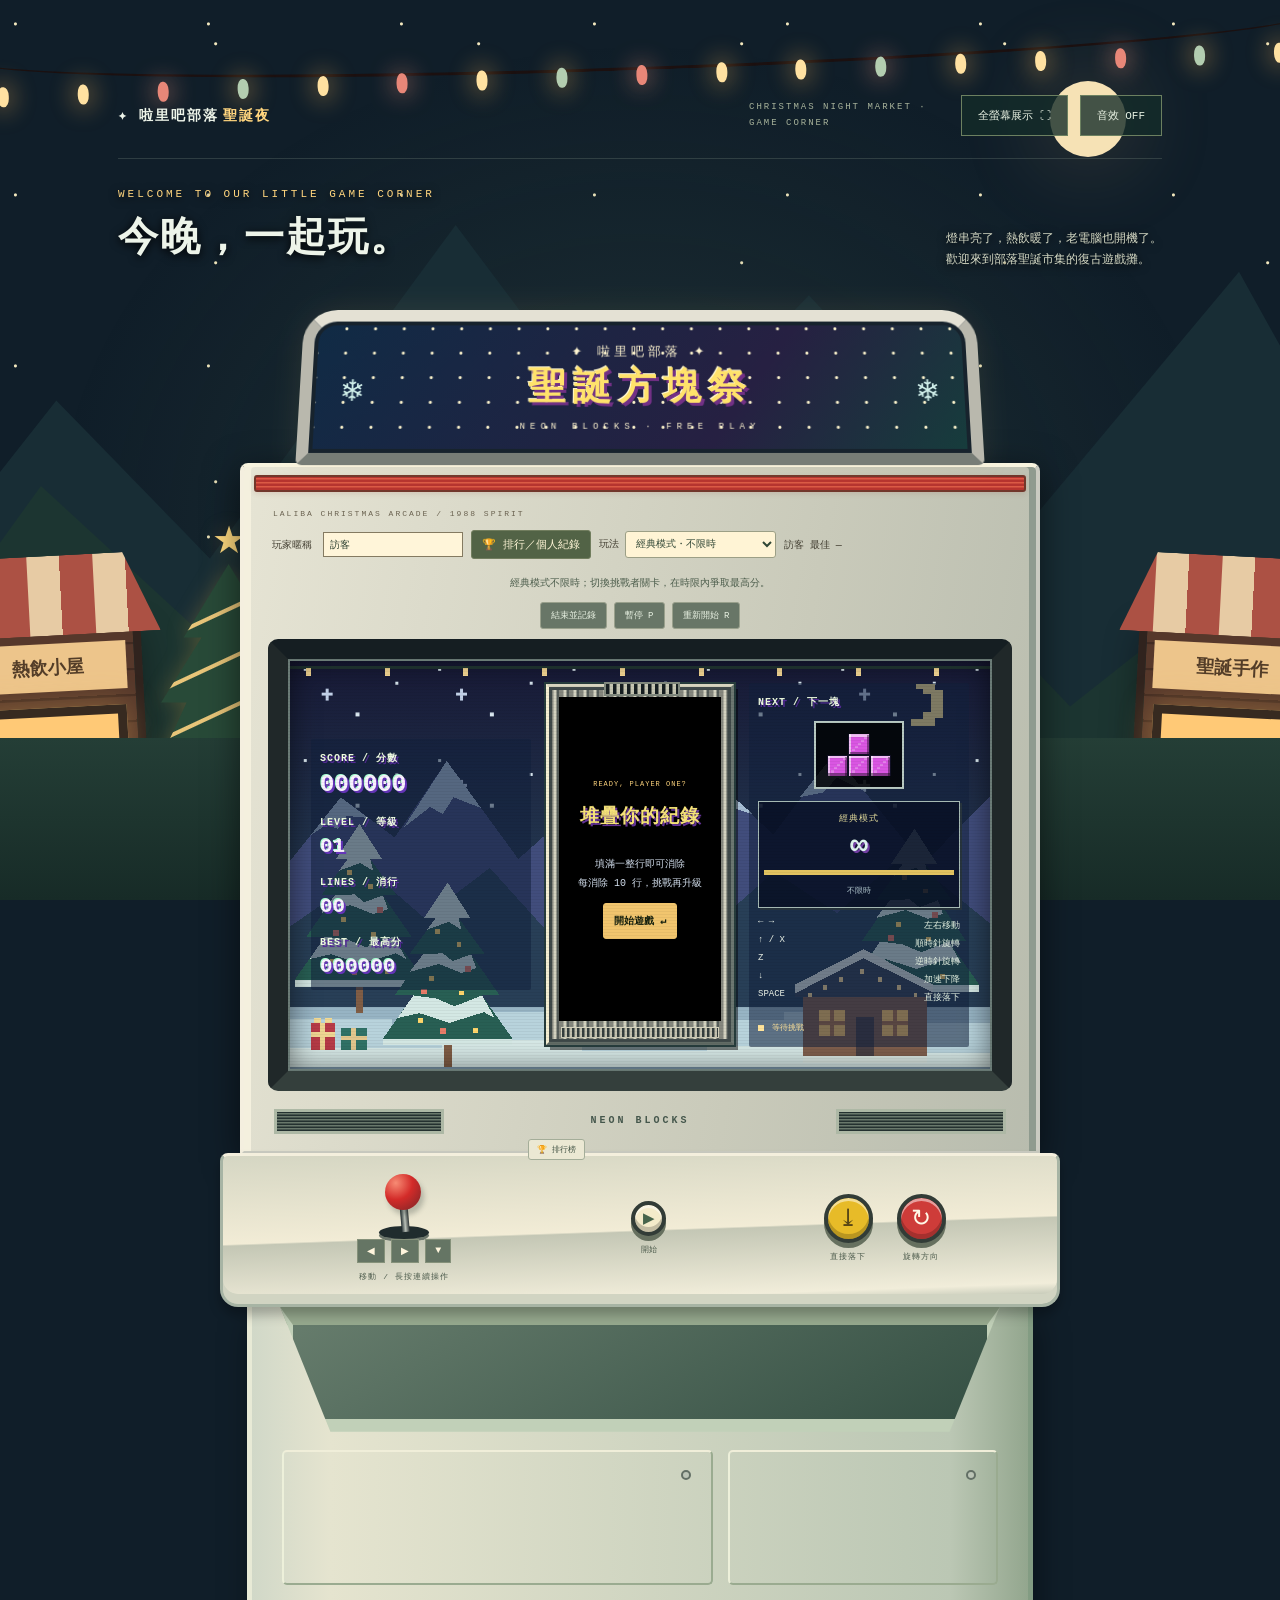
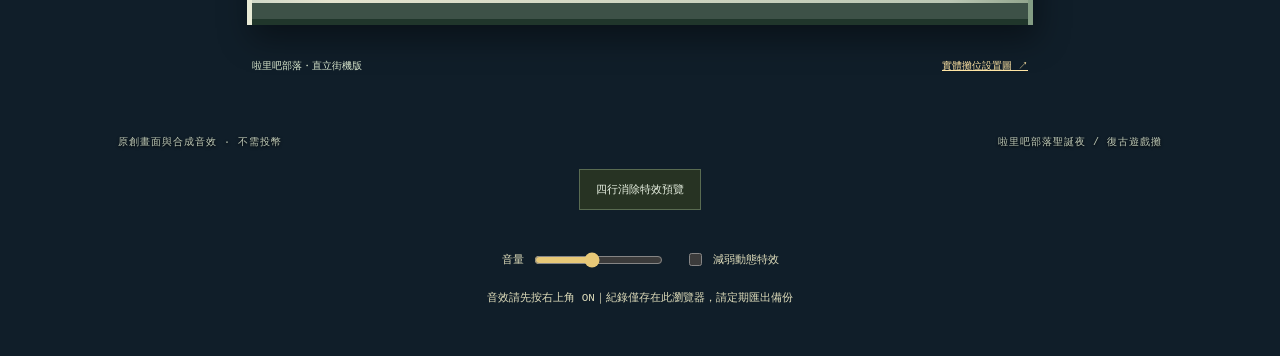
==== downloads/NEON-BLOCKS.html @ d4255718 "Prevent iOS long-press text selection and search callouts across mobile controls" ====
<!doctype html><html lang="zh-Hant"><meta charset="utf-8"><meta name="viewport" content="width=device-width,initial-scale=1,viewport-fit=cover"><title>啦里吧部落聖誕夜｜復古遊戲攤</title><style>
:root{color-scheme:dark;--mint:#baff65;--muted:#84908b}*{box-sizing:border-box}body{margin:0;background:#101814;color:#edf4e9;font:14px monospace;background-image:linear-gradient(#ffffff03 1px,transparent 1px);background-size:100% 4px}main{max-width:1080px;margin:auto;padding:32px 28px}header{display:flex;justify-content:space-between;align-items:center;border-bottom:1px solid #394539;padding-bottom:22px}.logo{font-weight:bold;letter-spacing:2px}.logo b{color:var(--mint)}.edition{font-size:11px;color:var(--muted);letter-spacing:2px}.intro{margin:30px 0 26px;display:flex;align-items:end;justify-content:space-between}h1{font-size:clamp(32px,5vw,54px);letter-spacing:-2px;margin:8px 0}.eyebrow{font-size:11px;letter-spacing:3px;color:var(--mint)}.intro p{color:var(--muted);line-height:1.8;margin:0}.arcade{display:grid;grid-template-columns:1fr 302px 1fr;gap:28px;align-items:start;max-width:850px;margin:auto}.panel{border:1px solid #3b493c;background:#17211a;padding:20px;box-shadow:4px 4px 0 #080e0a}.label{color:var(--muted);letter-spacing:2px;font-size:11px}.number{font-size:32px;color:var(--mint);margin:10px 0 22px;font-variant-numeric:tabular-nums}.small-number{font-size:22px;color:#edf4e9}.board-wrap{position:relative;border:1px solid #66775c;padding:10px;background:#070e0a;box-shadow:0 0 40px #9eff6d0a,5px 5px 0 #050905}canvas{display:block;image-rendering:pixelated}#board{width:280px;height:560px;max-width:100%}#next{margin:16px auto;width:112px;height:84px}.overlay{position:absolute;inset:10px;display:flex;flex-direction:column;align-items:center;justify-content:center;background:#061009e8;text-align:center;padding:16px}.overlay h2{font-size:25px;letter-spacing:3px;color:var(--mint)}.overlay p{color:#aebaa9;line-height:1.9}.hidden{display:none}button{font:inherit;cursor:pointer;border:1px solid #596b51;color:#e8f1e2;background:#273323;padding:12px 16px;touch-action:manipulation}button:hover{background:#394b30}button:focus-visible{outline:2px solid var(--mint);outline-offset:4px}.primary{background:var(--mint);color:#15200e;font-weight:bold;border-color:var(--mint)}.primary:hover{background:#d6ffa3}.actions{display:grid;gap:10px;margin-top:20px}.keys{margin-top:22px;line-height:2.4;color:#b1bdae;font-size:12px}.keys div{display:flex;justify-content:space-between;gap:10px}kbd{color:#edf4e9;font:12px monospace}.note{font-size:11px;color:var(--muted);line-height:1.8;margin-top:22px}.status{display:flex;gap:8px;align-items:center;color:var(--mint);font-size:11px;margin-top:20px}.dot{width:6px;height:6px;background:var(--mint)}footer{display:flex;justify-content:space-between;border-top:1px solid #394539;padding-top:18px;margin-top:32px;color:var(--muted);font-size:10px;letter-spacing:1px}.touch{display:flex;justify-content:center;gap:8px;margin-top:18px}.touch button{padding:14px 17px}@media(max-width:740px){main{padding:20px 14px}.intro{display:block}.intro p{margin-top:12px}.arcade{grid-template-columns: minmax(0,302px) 140px;gap:12px;justify-content:center}.arcade .stats{grid-column:1/-1;display:flex;justify-content:space-around;padding:12px;order:-1}.number{font-size:22px;margin:7px 0 0}.panel{padding:12px}.keys{font-size:10px}.edition{display:none}footer{line-height:1.8;gap:20px}}@media(max-width:460px){.arcade{grid-template-columns: minmax(0,302px)}.right{display:grid;grid-template-columns:1fr 1fr;gap:12px}.right .keys,.right .note{display:none}.right .actions{margin:0}.right .status{grid-column:1/-1;margin-top:0}#next{margin:8px auto}.intro p{font-size:12px}}
</style><style>:root{--mint:#ffd57e;--muted:#a8b39b}body{background:#101e29;background-image:none;min-height:100vh}.night-scene{position:fixed;inset:0;z-index:-1;overflow:hidden;background:radial-gradient(ellipse at 50% 60%,#45645440,transparent 65%),radial-gradient(circle at 8% 14%,#f4e9bf 1px,transparent 2px),radial-gradient(circle at 82% 20%,#f4e9bf 1px,transparent 2px);background-size:auto,193px 171px,263px 219px}.moon{position:absolute;right:12%;top:9%;width:76px;height:76px;border-radius:50%;background:#f6e2b5;box-shadow:0 0 90px #f2c88c40}.mountain{position:absolute;left:-10%;width:120%;height:65%;bottom:10%;background:#182d35;clip-path:polygon(0 70%,12% 30%,22% 57%,38% 0,50% 42%,61% 12%,75% 52%,89% 8%,100% 60%,100% 100%,0 100%)}.mountain.front{bottom:0;height:50%;background:#1c3531;transform:scaleX(-1)}.ground{position:absolute;bottom:0;width:100%;height:18%;background:linear-gradient(#243e36,#172b27)}.lights{position:absolute;top:0;left:-3%;width:106%;height:70px;display:flex;justify-content:space-around;border-bottom:3px solid #1b1010;border-radius:0 0 50% 50%;transform:rotate(-2deg)}.lights i{width:11px;height:20px;border-radius:45%;background:#ffe1a1;box-shadow:0 0 22px 7px #ffb95745;align-self:end;transform:translateY(18px)}.lights i:nth-child(3n){background:#e88778;box-shadow:0 0 24px #ec9279}.lights i:nth-child(4n){background:#b3cdb0}.village{position:absolute;bottom:10%;width:190px;height:190px;background:repeating-linear-gradient(0deg,#56382b 0 23px,#422b22 24px 26px);border:8px solid #30231e;box-shadow:0 15px 35px #0005}.village:before{content:'';position:absolute;left:-28px;top:-72px;width:230px;height:80px;background:repeating-linear-gradient(90deg,#ac5144 0 33px,#e7cba4 34px 66px);clip-path:polygon(15% 0,85% 0,100% 100%,0 100%)}.village.left{left:-45px;transform:rotate(-3deg)}.village.right{right:-45px;transform:rotate(3deg)}.village b{display:block;background:#edc58b;color:#533d28;text-align:center;padding:12px;font-size:18px;margin:16px 8px}.village i{display:block;height:65px;margin:10px;background:#ffc976;box-shadow:0 0 32px #e9ae5866;border:9px solid #372a20}.tree{position:absolute;left:12%;bottom:14%;color:#ffda7f;font-size:38px;text-align:center;filter:drop-shadow(0 0 10px #dbaa4340)}.tree i{display:block;width:150px;height:210px;background:repeating-linear-gradient(155deg,transparent 0 25px,#e8c579 26px 29px,transparent 30px 45px),#284a38;clip-path:polygon(50% 0,80% 35%,68% 35%,95% 66%,78% 66%,100% 100%,0 100%,22% 66%,5% 66%,32% 35%,20% 35%)}main{max-width:1080px;padding-top:95px}header{border-color:#9baf9b38;gap:12px}.logo{flex:1}.logo b{margin-left:4px}.edition{font-size:9px;max-width:200px;line-height:1.7}header button{font-size:11px;background:#142c29c9;border-color:#6c8060}.intro{margin:26px 0;text-shadow:0 2px 10px #000}h1{font-family:serif;letter-spacing:2px;font-size:40px}.intro p{font-size:12px;color:#d5d9c4}.stall-sign{background:#784435;border:3px solid #ce9c68;outline:5px solid #3a2722;color:#ffe6a1;width:max-content;max-width:90%;margin:35px auto 27px;padding:12px 32px;font-size:21px;letter-spacing:5px;text-align:center;box-shadow:0 8px 24px #0008;transform:rotate(-1deg)}.stall-sign small{display:block;font-size:9px;letter-spacing:3px;margin-top:8px;color:#e8c7a3}.computer{max-width:920px;margin:auto;border:3px solid #d5c7a8;border-radius:26px 26px 18px 18px;padding:20px 25px 0;background:linear-gradient(120deg,#d9cdb0,#bcae90 60%,#b0a286);box-shadow:inset 4px 4px 0 #f5e8cb,inset -6px -6px 0 #8d8066,0 15px 0 #726750,0 22px 40px #0009}.computer-badge{font-size:9px;letter-spacing:3px;color:#6a6250;padding:0 10px 16px}.arcade{background:#0e1b13;border:12px solid #625e4e;border-radius:30px;padding:22px 14px;box-shadow:inset 0 0 25px #000,0 2px 0 #f6edcb;gap:15px;grid-template-columns:minmax(130px,1fr) 302px minmax(150px,1fr)}.panel{background:#152418;border-color:#3c5136;padding:15px;box-shadow:none}.board-wrap{border-radius:6px;overflow:hidden;box-shadow:0 0 25px #baff6510}.primary{background:#f1c56e;border-color:#f1c56e}.monitor-base{padding:22px 10px;display:flex;justify-content:space-between;align-items:center;color:#655e4d;font-size:10px;letter-spacing:2px}.monitor-base span{color:#3e673f}.monitor-base b{font-size:14px}.vent{font-size:20px}.keyboard{position:relative;max-width:720px;margin:35px auto 0;background:#c4b79b;border:7px solid #a4977b;border-bottom:14px solid #81765f;border-radius:8px;transform:perspective(700px) rotateX(23deg);padding:10px 24px;color:#4d4c40;line-height:2.2;letter-spacing:4px;text-align:center;font-size:14px;box-shadow:inset 0 0 0 2px #e3d7bb,0 15px 25px #0007}.keyboard div{background:repeating-linear-gradient(90deg,#d9cfb7 0 31px,#94876c 32px 34px);border-bottom:3px solid #93866d;margin:3px}.table-edge{margin:0 -10px;padding:30px;background:repeating-linear-gradient(3deg,#624632 0 14px,#654a35 15px 29px,#59412e 30px 32px);border-top:6px solid #8d6745;border-bottom:12px solid #32271f;display:flex;justify-content:space-between;gap:16px;color:#ecd7ac;font-size:12px;box-shadow:0 20px 30px #0005}.table-edge a{color:#ffe5a4}footer{border:0;color:#c0cbb7;text-shadow:0 1px 3px #000}.computer button{border-radius:3px}.touch{margin-bottom:0}.number{color:#d3f4a6}.showcase header,.showcase .intro,.showcase footer,.showcase .table-edge{display:none}.showcase main{padding-top:30px}.showcase .stall-sign{margin-top:0}@media(min-width:1450px){.village.left{left:4%}.village.right{right:4%}}@media(max-width:850px){.arcade{grid-template-columns:minmax(0,302px) 150px;justify-content:center}.arcade .stats{grid-column:1/-1;display:flex;justify-content:space-around;order:-1}.number{font-size:20px;margin:8px 0 0}.computer{max-width:620px}.intro p{max-width:280px}.tree{left:-60px}.keyboard{max-width:530px;font-size:10px}.edition{display:none}}@media(max-width:570px){main{padding:80px 10px 10px}header{flex-wrap:wrap}.logo{flex-basis:100%}.intro{display:block}.intro p{max-width:100%}h1{font-size:32px}.computer{padding:14px 8px 0;border-radius:18px}.arcade{grid-template-columns:minmax(0,302px);padding:12px 4px;border:7px solid #625e4e;gap:12px}.arcade .right{display:grid;grid-template-columns:1fr 1fr;gap:12px}.right .keys,.right .note{display:none}.right .actions{margin:0}.right .status{grid-column:1/-1}.arcade .stats{padding:9px 3px;gap:8px}.label{font-size:8px;letter-spacing:0}.number{font-size:18px}.keyboard{font-size:8px;letter-spacing:0;padding:8px;margin-top:25px}.monitor-base{letter-spacing:0;padding:20px 5px}.monitor-base b{font-size:11px}.vent{font-size:14px}.stall-sign{font-size:18px;padding:12px 20px}.village{opacity:.6}.table-edge{padding:20px 14px;flex-direction:column}.moon{width:50px;height:50px}#next{margin:6px auto}}
.showcase .keyboard{display:none}.showcase main{padding-top:12px}.showcase .stall-sign{margin:0 auto 16px;padding:8px 24px}.showcase .computer{zoom:.8}@media(max-height:800px){.showcase .computer{zoom:.7}}@media(max-height:650px){.showcase .computer{zoom:.55}}
</style><div class="night-scene" aria-hidden="true"><div class="moon"></div><div class="mountain back"></div><div class="mountain front"></div><div class="village left"><b>熱飲小屋</b><i></i></div><div class="village right"><b>聖誕手作</b><i></i></div><div class="tree">★<i></i></div><div class="lights"><i></i><i></i><i></i><i></i><i></i><i></i><i></i><i></i><i></i><i></i><i></i><i></i><i></i><i></i><i></i><i></i><i></i></div><div class="ground"></div></div><main><header><div class="logo">✦ 啦里吧部落<b>聖誕夜</b></div><div class="edition">CHRISTMAS NIGHT MARKET · GAME CORNER</div><button id="fullscreen">全螢幕展示 ⛶</button><button id="sound" aria-pressed="false">音效 OFF</button></header><section class="intro"><div><span class="eyebrow">WELCOME TO OUR LITTLE GAME CORNER</span><h1>今晚，一起玩。</h1></div><p>燈串亮了，熱飲暖了，老電腦也開機了。<br>歡迎來到部落聖誕市集的復古遊戲攤。</p></section><div class="cabinet-marquee"><span>✦ 啦里吧部落 ✦</span><strong>聖誕方塊祭</strong><small>NEON BLOCKS · FREE PLAY</small></div><div class="computer"><div class="cabinet-red-light"></div><div class="computer-badge">LALIBA CHRISTMAS ARCADE / 1988 SPIRIT</div><div class="playerbar"><label for="playerName">玩家暱稱 <input id="playerName" maxlength="16" placeholder="輸入暱稱，不需真名" autocomplete="off"></label><button id="recordsOpen">🏆 排行／個人紀錄</button><label for="gameMode">玩法 <select id="gameMode"><option value="classic">經典模式・不限時</option><option value="60">挑戰者 I・1 分鐘速攻</option><option value="180">挑戰者 II・3 分鐘標準</option><option value="300">挑戰者 III・5 分鐘耐力</option></select></label><span id="personalBest">個人最佳 —</span><span id="saveNotice" role="status"></span></div><p id="challengeHelp" class="challenge-help">經典模式不限時；切換挑戰者關卡，在時限內爭取最高分。</p><div class="cabinet-tools"><div class="actions"><button id="finish">結束並記錄</button><button id="pause">暫停 P</button><button id="restart">重新開始 R</button></div></div><section class="arcade"><aside class="panel stats"><div><div class="label">SCORE / 分數</div><div class="number" id="score">000000</div></div><div><div class="label">LEVEL / 等級</div><div class="number small-number" id="level">01</div></div><div><div class="label">LINES / 消行</div><div class="number small-number" id="lines">00</div></div><div><div class="label">BEST / 最高分</div><div class="number small-number" id="best">000000</div></div></aside><div><div class="board-wrap"><canvas id="board" width="280" height="560" aria-label="10 欄 20 列方塊遊戲區"></canvas><div id="overlay" class="overlay"><span class="eyebrow">READY, PLAYER ONE?</span><h2 id="message">堆疊你的紀錄</h2><p id="hint">填滿一整行即可消除<br>每消除 10 行，挑戰再升級</p><button id="start" class="primary">開始遊戲 ↵</button></div></div></div><aside class="panel right"><div><div class="label">NEXT / 下一塊</div><canvas id="next" width="112" height="84" aria-label="下一塊預覽"></canvas></div><section id="challengeTimer" class="challenge-timer" aria-label="挑戰時間"><span id="timerMode">經典模式</span><strong id="timeLeft">∞</strong><progress id="timeProgress" value="1" max="1" aria-label="剩餘時間"></progress><small id="timerHint">不限時</small></section><div class="keys"><div><kbd>← →</kbd><span>左右移動</span></div><div><kbd>↑ / X</kbd><span>順時針旋轉</span></div><div><kbd>Z</kbd><span>逆時針旋轉</span></div><div><kbd>↓</kbd><span>加速下降</span></div><div><kbd>SPACE</kbd><span>直接落下</span></div></div><div class="note">消行得分 × 當前等級<br>1 / 2 / 3 / 4 行<br>100 / 300 / 500 / 800 分</div><div class="status"><span class="dot"></span><span id="status">等待挑戰</span></div></aside></section><div class="monitor-base"><span>● POWER</span><b>NEON BLOCKS</b><button id="recordsOpen2">🏆 排行榜</button><div class="vent">▥ ▥ ▥</div></div></div><div class="control-deck" role="group" aria-label="虛擬遊戲控制器"><div class="joystick-cluster"><div class="joystick-art" aria-hidden="true"><i></i></div><div class="direction-pad" role="group" aria-label="方向鍵"><button data-key="ArrowLeft" aria-label="左移">◀</button><button data-key="ArrowRight" aria-label="右移">▶</button><button data-key="ArrowDown" aria-label="下降">▼</button></div><span>移動 / 長按連續操作</span></div><div class="control-start"><button id="cabinetStart" class="round-button white" aria-label="開始或繼續">▶</button><span>開始</span></div><div class="arcade-buttons" role="group" aria-label="動作按鍵"><div><button data-key="Space" class="round-button gold" aria-label="直接落下">⤓</button><span>直接落下</span></div><div><button data-key="ArrowUp" class="round-button red" aria-label="旋轉方向">↻</button><span>旋轉方向</span></div></div></div><div class="cabinet-lower" aria-hidden="true"><div class="leg-recess"></div><div class="service-doors"><div><i></i></div><div><i></i></div></div><div class="cabinet-plinth"></div></div><div class="table-edge"><span>啦里吧部落・直立街機版</span><a href="../setup.html" target="_blank" rel="noopener">實體攤位設置圖 ↗</a></div><footer><span>原創畫面與合成音效 · 不需投幣</span><span>啦里吧部落聖誕夜 / 復古遊戲攤</span></footer><section class="sound-settings"><button id="previewFX">四行消除特效預覽</button><span id="previewNotice" role="status"></span><label>音量 <input id="volume" type="range" min="0" max="100" value="45"></label><label><input id="reducedFX" type="checkbox"> 減弱動態特效</label><span>音效請先按右上角 ON｜紀錄僅存在此瀏覽器，請定期匯出備份</span></section></main><dialog id="recordsDialog" aria-labelledby="recordsTitle"><div class="card-greeting" aria-hidden="true"><span>✦</span> MERRY CHRISTMAS <span>✦</span></div><div class="record-heading"><h2 id="recordsTitle">啦里吧・遊戲紀錄</h2><button id="recordsClose" aria-label="關閉紀錄">✕</button></div><div class="record-tabs"><button id="rankTab" aria-pressed="true">分數排行榜</button><button id="historyTab" aria-pressed="false">個人紀錄</button></div><p id="recordsDescription"></p><label id="leaderboardFilter" class="leaderboard-filter">賽別 <select id="rankMode"><option value="classic">經典模式・不限時</option><option value="60">挑戰者 I・1 分鐘</option><option value="180">挑戰者 II・3 分鐘</option><option value="300">挑戰者 III・5 分鐘</option></select></label><label id="historyFilter" hidden>玩家 <select id="historyPlayer"></select></label><section id="christmasPodium" class="christmas-podium" aria-label="聖誕前三名"></section><div id="recordSummary"></div><div class="record-scroll"><table id="recordTable"><thead></thead><tbody></tbody></table></div><p id="emptyRecords"></p><div class="record-tools"><button id="exportRecords">匯出備份</button><label class="file-button">匯入備份<input type="file" id="importRecords" accept="application/json,.json"></label></div><p id="recordsFeedback" role="status"></p><small>同一暱稱視為同一玩家。排行榜採每人最佳完成局，各時長分開排名，分數相同時依消行數、等級及達成時間排序。挑戰模式手動提早結束不列入排名。<br>此為本機排行榜，不會跨裝置同步；清除瀏覽器資料可能移除紀錄。匯出檔案含玩家暱稱與成績。</small></dialog><dialog id="portraitDialog" aria-labelledby="portraitTitle"><div class="portrait-heading"><h2 id="portraitTitle">玩家大頭照</h2><button id="portraitClose" aria-label="關閉照片編輯">✕</button></div><p id="portraitPlayer"></p><p class="portrait-note">由玩家本人選擇或取得本人同意後展示。照片僅存在此裝置與瀏覽器，不會上傳 GitHub。</p><label class="portrait-file">選擇照片<input id="portraitFile" type="file" accept="image/jpeg,image/png,image/webp"></label><p class="portrait-note">支援 JPG、PNG、WebP，單張上限 10 MB；可調整位置與放大，儲存後自動裁成圓形頭像。</p><div class="portrait-crop"><canvas id="portraitCanvas" width="256" height="256" aria-label="大頭照裁切預覽"></canvas><span id="portraitEmpty">選一張你喜歡的照片</span></div><div id="portraitAdjust"><label>放大<input id="portraitZoom" type="range" min="1" max="3" step="0.01" value="1"></label><label>左右<input id="portraitX" type="range" min="-1" max="1" step="0.01" value="0"></label><label>上下<input id="portraitY" type="range" min="-1" max="1" step="0.01" value="0"></label></div><div class="portrait-actions"><button id="portraitSave" class="primary" disabled>儲存大頭照</button><button id="portraitRemove">移除照片・恢復聖誕角色</button></div><p id="portraitFeedback" role="status"></p><small>同一暱稱共用一張照片。清除瀏覽器資料會移除照片；目前成績 JSON 備份不含照片，請保留原始照片。</small></dialog><style>.playerbar{display:flex;flex-wrap:wrap;gap:10px;align-items:center;margin:0 8px 14px;color:#433f32;font-size:11px}.playerbar input{width:155px;margin-left:5px;background:#fff5d9;color:#293d2d;border:1px solid #847a61;padding:9px;font:inherit}.playerbar button,.monitor-base button{font-size:11px;padding:9px;background:#526346;color:#fff6d7;border-color:#717d5e}.playerbar input:disabled{opacity:.75}.playerbar #saveNotice{flex-basis:100%;font-size:10px;color:#524d3c}.sound-settings{display:flex;flex-wrap:wrap;justify-content:center;align-items:center;gap:20px;margin:20px 0;font-size:11px;color:#dfddbb}.sound-settings label{display:flex;align-items:center;gap:8px}.sound-settings input{accent-color:#e7c877}.sound-settings span{flex-basis:100%;text-align:center}dialog{background:#172b22;color:#ecedcc;border:2px solid #c2aa6e;border-radius:14px;width:min(840px,94vw);max-height:88vh;padding:24px;box-shadow:0 20px 100px #000b;font:14px/1.7 monospace}dialog::backdrop{background:#040c08dc}.record-heading{display:flex;align-items:center;justify-content:space-between;gap:20px}.record-heading h2{font-size:22px;letter-spacing:1px;margin:0}.record-tabs{display:flex;gap:10px;margin-top:20px}.record-tabs [aria-pressed=true]{background:#f1ce79;color:#172619}.record-scroll{overflow:auto;max-height:42vh;margin:15px 0}#recordTable{border-collapse:collapse;width:100%;white-space:nowrap}#recordTable td,#recordTable th{text-align:left;padding:12px 10px;border-bottom:1px solid #4a5a3e}#recordTable th{color:#d9cb8e;background:#1a3024;position:sticky;top:0}#recordSummary{margin-top:15px;color:#f1ce79}#historyFilter select{padding:7px;margin-left:10px;background:#243f2e;color:#fff3c9;font:inherit}.record-tools{display:flex;gap:12px;align-items:center;margin-top:20px}.file-button{position:relative;padding:12px 16px;border:1px solid #596b51;background:#273323;cursor:pointer}.file-button input{position:absolute;inset:0;width:100%;height:100%;opacity:0;cursor:pointer}dialog small{color:#a9b99e;font-size:11px}.showcase .sound-settings{display:none}.showcase .playerbar{margin-bottom:8px}.monitor-base{gap:10px}#recordsFeedback{color:#ffdb85}.fx-popup{position:absolute;left:8px;right:8px;top:32%;pointer-events:none;text-align:center;color:#fff4a8;text-shadow:0 2px 0 #4a3c21,0 0 18px #ffc85c;font-weight:bold;font-size:24px;z-index:2;white-space:pre-line;line-height:1.5}.fx-popup:empty{display:none}@media(max-width:570px){.playerbar{margin:0 4px 12px;gap:8px}.playerbar input{width:130px}.playerbar button{padding:8px}.monitor-base .vent{display:none}dialog{padding:16px}.record-heading h2{font-size:18px}.record-tabs button{font-size:12px}.sound-settings{gap:12px}}
@media(max-height:800px){.showcase .computer{zoom:.65}}@media(max-height:650px){.showcase .computer{zoom:.5}}
/* Christmas stationery and original character podium */
#recordsDialog{width:min(930px,95vw);max-height:91vh;padding:30px 34px 24px;color:#29493d;border:1px solid #dfcda6;border-radius:19px;background:radial-gradient(circle at 16px 16px,#bd9b5620 1px,transparent 1.5px) 0 0/18px 18px,#f8f2e3;box-shadow:0 0 0 6px #254d40,0 0 0 7px #bc9c5c,0 22px 90px #000a;font-family:system-ui,-apple-system,sans-serif;scrollbar-color:#b7a77c #f8f2e3;isolation:isolate}#recordsDialog::before,#recordsDialog::after{content:'✦';position:absolute;top:21px;color:#476747;font-size:42px;line-height:1;pointer-events:none}#recordsDialog::before{left:25px;transform:rotate(-18deg)}#recordsDialog::after{right:25px;transform:rotate(18deg)}#recordsDialog::backdrop{background:#03110bdb;backdrop-filter:blur(3px)}.card-greeting{display:flex;justify-content:center;align-items:center;gap:18px;color:#9c793c;font-family:Georgia,serif;font-size:12px;letter-spacing:4px;margin:0 0 12px}.card-greeting span{font-size:15px;color:#b05241}#recordsDialog .record-heading{justify-content:center;position:relative;padding:0 36px 15px;border-bottom:1px solid #d9c9a6}#recordsDialog .record-heading h2{font-family:serif;font-size:27px;color:#284e3d;letter-spacing:3px;text-align:center}#recordsClose{position:absolute;right:0;top:0;background:none!important;border:1px solid #c7b78f!important;color:#52664c!important;border-radius:50%;width:32px;height:32px;padding:0!important;font-size:18px}#recordsDialog .record-tabs{justify-content:center;gap:0;margin:18px auto 0;width:max-content;max-width:100%;border:1px solid #c7b58f;border-radius:30px;padding:4px;background:#eee5d2}#recordsDialog .record-tabs button{border:0;border-radius:24px;background:transparent;color:#5b6656;padding:9px 22px;font:12px system-ui}#recordsDialog .record-tabs [aria-pressed=true]{background:#315a47;color:#fff6dc;box-shadow:0 2px 4px #29483c20}#recordsDescription{text-align:center;font-size:12px;color:#6a715e;margin:12px 0 5px}.christmas-podium{display:grid;grid-template-columns:1fr 1.13fr 1fr;gap:16px;align-items:end;margin:30px 0 18px}.christmas-podium[hidden]{display:none}.winner-card{position:relative;text-align:center;border:1px solid #c7d0bb;border-radius:70px 70px 12px 12px;background:linear-gradient(#f5f7ef,#edf0e3);padding:21px 14px 15px;min-width:0;box-shadow:0 4px 0 #d8d7bf}.winner-card.place-1{grid-column:2;grid-row:1;min-height:320px;border-color:#c7a765;background:linear-gradient(#fff7df,#f3e5bd);box-shadow:0 5px 0 #c4a56b,0 8px 25px #9775351c;padding-top:25px}.winner-card.place-2{grid-column:1;grid-row:1}.winner-card.place-3{grid-column:3;grid-row:1;background:linear-gradient(#f6f6f0,#e6eeea);border-color:#bacbc3;box-shadow:0 4px 0 #cad2c6}.winner-place{display:block;color:#7b7359;font-size:10px;letter-spacing:2px;font-weight:700}.place-1 .winner-place{color:#a0782d}.christmas-avatar{display:block;width:88px;height:88px;margin:14px auto 10px;border:4px solid #fffaf0;border-radius:50%;box-shadow:0 0 0 1px #bac4ab}.place-1 .christmas-avatar{width:104px;height:104px;box-shadow:0 0 0 2px #c2a15c}.character-title{display:block;color:#976c44;font-size:10px;letter-spacing:2px}.winner-name{font:600 17px/1.4 system-ui;margin:8px 0 5px;overflow-wrap:anywhere;color:#294d3c}.place-1 .winner-name{font-size:20px}.winner-score{font:700 27px/1.2 Georgia,serif;font-variant-numeric:tabular-nums;letter-spacing:1px;margin:7px 0 0;color:#31523b;overflow-wrap:anywhere}.place-1 .winner-score{font-size:34px;color:#a04235}.score-caption{font-size:8px;letter-spacing:2px;color:#85775b}.winner-detail{font-size:10px;margin:11px 0 0;color:#65705b}.winner-date{display:block;font-size:9px;color:#79816e;margin-top:3px}.vacant .winner-name{font-size:15px;color:#727866}.vacant .winner-score{color:#b1a78b}.vacant .christmas-avatar{opacity:.8}#recordSummary{font-size:11px;letter-spacing:1px;text-align:center;color:#786a4d;margin:19px 0 12px}#recordsDialog .record-scroll{max-height:30vh;border:1px solid #d6c9ac;border-radius:8px;background:#fffaf0;margin:10px 0 16px}#recordsDialog .record-scroll[hidden]{display:none}#recordTable th{background:#e6ebdf;color:#385441;font:600 11px system-ui;padding:10px 12px}#recordTable td{color:#3e5749;font-size:12px;padding:12px;border-bottom:1px solid #e5dcc6}#recordTable tr:last-child td{border-bottom:0}#emptyRecords{font-size:12px;text-align:center;color:#876c45}#recordsDialog .record-tools{justify-content:center;border-top:1px solid #d9c9a6;padding-top:15px;gap:10px;margin-top:18px}#recordsDialog .record-tools button,#recordsDialog .file-button{background:transparent;border:1px solid #c9b995;border-radius:6px;color:#496149;font:11px system-ui;padding:9px 15px}#recordsDialog .record-tools button:hover,#recordsDialog .file-button:hover{background:#ece4d1}#recordsDialog small{display:block;color:#7c806c;font:10px/1.8 system-ui;margin:12px auto 0;text-align:center;max-width:720px}#recordsFeedback{color:#9b4939;font-size:12px;text-align:center;margin:8px 0}#recordsFeedback:empty{display:none}#historyFilter{display:block;text-align:center;font-size:12px;margin:18px 0}#historyFilter[hidden]{display:none}#historyFilter select{background:#fffaf0;border:1px solid #bcbd9e;border-radius:6px;color:#345342}#recordsDialog button:focus-visible,#recordsDialog select:focus-visible,.file-button:focus-within{outline:2px solid #a84f3f;outline-offset:3px}@media(max-width:600px){#recordsDialog{padding:25px 16px 20px}.card-greeting{font-size:9px;letter-spacing:3px}#recordsDialog::before,#recordsDialog::after{font-size:25px;top:19px}#recordsDialog::before{left:15px}#recordsDialog::after{right:15px}#recordsDialog .record-heading h2{font-size:21px;letter-spacing:1px}.christmas-podium{gap:8px;margin-top:23px}.winner-card{padding:17px 6px 12px;border-radius:48px 48px 9px 9px}.winner-card.place-1{min-height:280px;padding-top:20px}.christmas-avatar{width:62px;height:62px;border-width:3px}.place-1 .christmas-avatar{width:78px;height:78px}.winner-place{font-size:8px;letter-spacing:0}.character-title{font-size:8px;letter-spacing:0}.winner-name{font-size:13px}.place-1 .winner-name{font-size:16px}.winner-score{font-size:22px}.place-1 .winner-score{font-size:28px}.winner-detail{font-size:9px}.vacant .winner-name{font-size:12px}.score-caption{font-size:7px;letter-spacing:.5px}}@media(max-width:390px){.christmas-podium{grid-template-columns:1fr;gap:14px}.winner-card.place-1,.winner-card.place-2,.winner-card.place-3{grid-column:1;grid-row:auto;min-height:0;border-radius:14px;padding:15px}.winner-card.place-1{order:0}.winner-card.place-2{order:1}.winner-card.place-3{order:2}.winner-card .christmas-avatar{width:80px;height:80px}.winner-card .winner-name{font-size:17px}}
</style><style>/* Original upright arcade cabinet, with a Christmas pixel screen */
main{max-width:1100px}.intro{margin-bottom:36px}.cabinet-marquee{position:relative;z-index:2;width:min(680px,88%);margin:0 auto -2px;padding:22px 24px 20px;text-align:center;color:#fff5d1;transform:perspective(900px) rotateX(9deg);border:12px solid #b9b8ad;border-top-color:#e4e1d4;border-bottom-color:#777d76;border-radius:34px 34px 6px 6px;background:radial-gradient(circle at 10% 30%,#fff6ce 1px,transparent 2px) 0 0/29px 25px,linear-gradient(125deg,#102b45,#262042 65%,#163d3c);box-shadow:inset 0 0 0 4px #17232d,0 0 30px #dbb66b1c}.cabinet-marquee:before,.cabinet-marquee:after{content:'❄';position:absolute;top:40%;font-size:30px;color:#cfeee9}.cabinet-marquee:before{left:28px}.cabinet-marquee:after{right:28px}.cabinet-marquee span{font:13px monospace;letter-spacing:4px}.cabinet-marquee strong{display:block;font:bold 38px/1.5 monospace;letter-spacing:7px;color:#ffe26b;text-shadow:3px 3px #723085,-1px -1px #fff9d4}.cabinet-marquee small{font:9px monospace;letter-spacing:5px}.computer{position:relative;max-width:800px;padding:24px 24px 0;border:4px solid #cacbc1;border-top-color:#f8f4df;border-left-color:#f4efdf;border-radius:8px 8px 3px 3px;background:linear-gradient(100deg,#e6e4d4,#c9caba 65%,#b8bcae);box-shadow:inset 7px 0 0 #f4f0de,inset -7px 0 0 #8f9b8f,0 8px 35px #0008}.cabinet-red-light{height:17px;border:2px solid #71372b;background:repeating-linear-gradient(0deg,#b6332e 0 2px,#dc5a45 3px 4px);box-shadow:0 2px 5px #843a3022;margin:-16px -14px 17px;border-radius:3px}.computer-badge{font-size:8px;padding:0 5px 12px;letter-spacing:2px}.playerbar{margin:0 4px 8px;gap:8px;font-size:10px}.playerbar input{padding:6px;width:140px}.playerbar button{padding:6px 10px}.cabinet-tools{display:flex;justify-content:center;margin:0 0 10px}.cabinet-tools .actions{display:flex;gap:7px;margin:0}.cabinet-tools button{font-size:9px;padding:6px 10px;background:#687667;border-color:#99a08c}.arcade{position:relative;display:grid;grid-template-columns:minmax(0,1fr) 188px minmax(0,1fr);align-items:center;gap:15px;padding:24px 23px;border:20px solid #202829;border-top-color:#151e22;border-bottom-color:#343f3c;border-radius:10px;background:#17243a url('[data-uri]') center/cover no-repeat;box-shadow:inset 0 0 0 2px #6b7c77,inset 0 0 30px #0009;overflow:hidden;max-width:none;margin:0}.arcade:after{content:'';position:absolute;inset:0;pointer-events:none;background:repeating-linear-gradient(0deg,#0000000c 0 1px,transparent 1px 3px);z-index:3}.arcade .panel{position:relative;z-index:1;background:#11203b8a;border:0;box-shadow:none;padding:12px 9px;border-radius:2px}.arcade .stats{display:block;order:0;grid-column:auto}.arcade .label{font-size:10px;color:#f2ffe3;text-shadow:2px 2px #552b99;letter-spacing:1px;font-weight:bold}.arcade .number{font-size:24px;margin:6px 0 17px;color:#faf1ff;text-shadow:2px 2px #6635bb,-1px -1px #a7ffd0;font-weight:bold}.arcade .small-number{font-size:21px}.arcade .stats>div:last-child .number{margin-bottom:0}.board-wrap{position:relative;padding:10px 10px 21px;background:repeating-linear-gradient(90deg,#85877e 0 4px,#d2d1bf 5px 7px,#555c59 8px 10px);border:3px solid #d7d4be;border-left-color:#f3eed2;border-right-color:#6c7771;border-bottom-color:#616b65;border-radius:0;box-shadow:inset 0 0 0 3px #3f4949,0 0 0 2px #263c3c,4px 5px 0 #0007;overflow:visible}.board-wrap:before{content:'';position:absolute;top:-5px;left:30%;width:40%;height:10px;background:repeating-linear-gradient(90deg,#161e21 0 3px,#c5c5b2 4px 7px);border:2px solid #81897e}.board-wrap:after{content:'';position:absolute;bottom:4px;left:12px;right:12px;height:9px;background:repeating-linear-gradient(90deg,#343d3d 0 2px,#c3c1af 3px 5px);border:1px solid #d3d0bb}#board{width:162px;height:324px;background:#000}.arcade .overlay{inset:10px 10px 21px;background:#000e;padding:8px;border-radius:0}.arcade .overlay h2{font-size:19px;color:#f6e379;text-shadow:2px 2px #653399;letter-spacing:1px}.arcade .overlay p{font-size:10px;color:#d4e0ef}.arcade .overlay .eyebrow{font-size:7px;letter-spacing:1px}.arcade .overlay button{font-size:10px;padding:10px}.arcade #next{width:90px;height:68px;margin:12px auto;background:#000c;border:2px solid #b8c9c2}.arcade .right .keys{font-size:9px;margin-top:12px;line-height:2;color:#e7f4e4}.arcade kbd{font-size:9px}.arcade .right .note{font-size:8px;line-height:1.7;color:#c1d4e5;margin-top:12px}.arcade .status{font-size:8px;line-height:1.6;color:#ffe39a;margin-top:15px}.arcade .dot{background:#ffe39a}.monitor-base{padding:17px 10px;position:relative;min-height:60px}.monitor-base:before,.monitor-base:after{content:'';width:22%;height:19px;background:repeating-linear-gradient(0deg,#243130 0 1px,#69786b 2px 3px);border:3px solid #adb8a5;position:absolute;top:18px;pointer-events:none}.monitor-base:before{left:6px}.monitor-base:after{right:6px}.monitor-base>span,.monitor-base>.vent{display:none}.monitor-base>b{margin:auto;color:#45574c;font-size:10px;letter-spacing:3px}.monitor-base button{position:absolute;left:35%;bottom:-9px;z-index:2;font-size:8px;padding:4px 8px;background:#ebe8d3;color:#425344;border-color:#a4ad99}.control-deck{position:relative;z-index:1;display:flex;align-items:center;justify-content:space-around;max-width:840px;min-height:145px;margin:-2px auto 0;padding:18px 40px 22px;background:linear-gradient(178deg,#d5d6c3,#f2ecd6 50%,#c4c7b5 51%,#f1edda 88%,#a2ad9d);border:3px solid #a7b4a4;border-top-color:#f4efdd;border-radius:8px 8px 18px 18px;box-shadow:inset 0 -10px 0 #d1d4c2,0 8px 12px #0004}.joystick-cluster{text-align:center;min-width:140px}.joystick-art{height:66px;width:80px;margin:0 auto -1px;position:relative}.joystick-art:before{content:'';position:absolute;bottom:1px;left:15px;width:50px;height:13px;border-radius:50%;background:#202c2d;box-shadow:0 3px 0 #6b756a}.joystick-art:after{content:'';position:absolute;width:8px;height:43px;background:linear-gradient(90deg,#212c2f,#bac1b8,#2d3435);bottom:8px;left:36px;transform:rotate(-5deg)}.joystick-art i{position:absolute;z-index:1;left:21px;top:0;width:36px;height:36px;border-radius:50%;background:radial-gradient(circle at 30% 25%,#f78b74,#d32b29 45%,#762527);box-shadow:3px 5px 5px #23312a40}.direction-pad{display:flex;gap:4px;justify-content:center;position:relative;z-index:2}.direction-pad button{padding:5px 9px;font-size:10px;background:#657564;border:1px solid #85917a;color:#fff5dd}.joystick-cluster>span,.arcade-buttons span{font-size:8px;letter-spacing:1px;color:#4c5b4c;display:block;margin-top:8px}.arcade-buttons{display:flex;align-items:center;gap:24px;text-align:center}.round-button{width:49px;height:49px;border-radius:50%;padding:0;color:#fff8e7;font-size:24px;border:4px solid #323c37;box-shadow:inset 0 3px 0 #ffffff80,inset 0 -5px 0 #0003,0 5px 0 #66705f}.round-button.red{background:#ce3c39}.round-button.gold{background:#e7bb28;color:#594716}.round-button.white{background:#f4ebca;color:#47644b;width:35px;height:35px;font-size:15px}.round-button:active{transform:translateY(3px);box-shadow:inset 0 3px 0 #ffffff80,0 2px 0 #66705f}.cabinet-lower{max-width:786px;margin:auto;padding:0 18px;background:linear-gradient(90deg,#d1d8c8,#e5e4cf 10%,#bbc7b4 90%,#93a68e);border-left:5px solid #e8ead6;border-right:5px solid #839c83;box-shadow:4px 14px 30px #0006}.leg-recess{height:125px;margin:0 10px;background:linear-gradient(150deg,#667c6c,#344f43);border:13px solid #c1d0b8;border-top:18px solid #96a98e;clip-path:polygon(0 0,100% 0,93% 100%,7% 100%)}.service-doors{display:grid;grid-template-columns:1.6fr 1fr;gap:15px;padding:18px 12px}.service-doors>div{height:135px;border:2px solid #9aab90;border-top-color:#f0eed9;border-left-color:#edf0da;border-radius:5px;position:relative}.service-doors i{position:absolute;right:20px;top:18px;width:10px;height:10px;border:2px solid #626f65;border-radius:50%;background:#bbc4b6}.cabinet-plinth{height:22px;background:#3d5147;margin:0 -18px;border-bottom:6px solid #20362b}.table-edge{background:none;border:0;box-shadow:none;max-width:800px;margin:22px auto 0;padding:12px;color:#d8e6cc;font-size:10px}.fx-popup{font-size:16px;line-height:1.4}.showcase .cabinet-marquee,.showcase .control-deck,.showcase .cabinet-lower,.showcase .computer-badge,.showcase .cabinet-red-light,.showcase .monitor-base{display:none}.showcase .computer{zoom:1!important;max-width:1100px;background:none;border:0;box-shadow:none;padding:0}.showcase .arcade{grid-template-columns:minmax(80px,1fr) auto minmax(80px,1fr);max-width:980px;margin:auto;padding:15px;border-width:12px;gap:25px}.showcase #board{width:clamp(140px,calc((100vh - 200px)/2),280px);height:auto;aspect-ratio:1/2}.showcase .playerbar{justify-content:center;color:#eef3d4}.showcase #personalBest,.showcase #saveNotice{color:#e2efd2}.showcase .playerbar #saveNotice:empty{display:none}.showcase .cabinet-tools button{font-size:10px}.showcase .arcade .number{font-size:30px}.showcase .arcade .label{font-size:13px}.showcase .fx-popup{font-size:21px}@media(max-width:740px){.computer{padding:20px 12px 0}.arcade{grid-template-columns:minmax(75px,1fr) 168px minmax(75px,1fr);gap:9px;padding:16px 9px;border-width:12px}.arcade .stats{grid-column:auto;display:block;order:0;padding:8px 4px}.board-wrap{padding:8px 8px 19px}#board{width:146px;height:292px}.arcade .number{font-size:19px}.arcade .label{font-size:8px}.arcade .right{display:block;padding:8px 4px}.arcade .right .keys{display:block}.arcade .right .note{display:none}.control-deck{padding:20px;min-height:130px}.arcade-buttons{gap:14px}.cabinet-marquee strong{font-size:30px}.arcade .overlay{inset:8px 8px 19px}}@media(max-width:540px){.computer{padding:18px 7px 0}.arcade{grid-template-columns:minmax(0,1fr) 170px;gap:8px;padding:10px 6px;border-width:9px}.arcade .stats{grid-column:1;grid-row:1;padding:7px 4px}.arcade>div:not(.panel){grid-column:2;grid-row:1/3}.arcade .right{grid-column:1;grid-row:2;display:block;padding:6px 4px}.arcade .right .keys,.arcade .right .note{display:none}.arcade .status{margin:5px 0}.arcade #next{width:68px;height:51px;margin:5px auto}.arcade .number{margin:3px 0 10px;font-size:20px}.arcade .label{font-size:8px;letter-spacing:0}.cabinet-marquee{width:90%;padding:17px 15px;border-width:9px}.cabinet-marquee strong{font-size:25px;letter-spacing:3px}.cabinet-marquee span{font-size:10px;letter-spacing:2px}.cabinet-marquee small{font-size:7px;letter-spacing:2px}.cabinet-marquee:before,.cabinet-marquee:after{font-size:15px}.cabinet-marquee:before{left:8px}.cabinet-marquee:after{right:8px}.playerbar{font-size:9px}.playerbar input{width:115px}.cabinet-tools button{padding:5px;font-size:8px}.control-deck{padding:16px 12px 20px}.joystick-cluster{min-width:100px}.arcade-buttons{gap:11px}.round-button{width:40px;height:40px;font-size:20px}.round-button.white{width:29px;height:29px}.arcade-buttons span{font-size:6px;letter-spacing:0}.leg-recess{height:95px;border-width:9px}.service-doors>div{height:110px}.showcase .arcade{grid-template-columns:minmax(70px,1fr) auto;gap:8px;padding:8px}.showcase #board{width:clamp(146px,calc((100vh - 200px)/2),220px)}.showcase .arcade .number{font-size:23px}.showcase .arcade .label{font-size:10px}.showcase .board-wrap{padding:8px 8px 19px}}
</style><style>.playerbar select{font:inherit;color:#304635;background:#fff4d5;border:1px solid #9c9f86;padding:6px;border-radius:3px;max-width:100%}.playerbar select:disabled{opacity:.7}.challenge-help{font:10px/1.7 monospace;text-align:center;color:#4c5d4c;margin:5px 3px 10px}.challenge-timer{text-align:center;border:1px solid #a5b9b3;background:#070e23c9;padding:10px 5px;margin-top:12px;box-shadow:2px 2px 0 #27343d}.challenge-timer>span{display:block;font-size:9px;color:#e6de9e;letter-spacing:1px}.challenge-timer strong{display:block;font:700 30px/1.4 monospace;color:#dff5ef;text-shadow:2px 2px #7540a7;font-variant-numeric:tabular-nums}.challenge-timer small{font-size:8px;color:#b2c7cf}.challenge-timer progress{display:block;width:100%;height:5px;margin:3px 0 6px;border:0;background:#283442;accent-color:#e1c260}.challenge-timer progress::-webkit-progress-bar{background:#283442}.challenge-timer progress::-webkit-progress-value{background:#e1c260}.challenge-timer.urgent{border-color:#f6ae85;background:#331a28e8}.challenge-timer.urgent strong{color:#ffd487;text-shadow:2px 2px #8b292c}.leaderboard-filter{display:block;text-align:center;font-size:12px;margin:14px 0 0;color:#405b43}.leaderboard-filter[hidden]{display:none}.leaderboard-filter select{font:inherit;padding:7px 10px;background:#fffaf0;color:#345342;border:1px solid #bcbd9e;border-radius:5px;margin-left:8px}.showcase .challenge-help{color:#efe5b9;margin:3px 0 7px}.showcase .challenge-timer strong{font-size:38px}.showcase .challenge-timer>span{font-size:11px}.arcade .right .keys{margin-top:9px}.arcade .right .note{display:none}@media(max-width:740px){.challenge-timer{padding:6px 3px;margin-top:9px}.challenge-timer strong{font-size:24px}.challenge-timer>span{font-size:8px}.challenge-timer small{font-size:7px}.challenge-help{font-size:9px}.playerbar select{max-width:185px}}@media(max-width:540px){.challenge-timer{margin-top:7px}.challenge-timer strong{font-size:21px}.challenge-timer>span{font-size:7px;letter-spacing:0}.challenge-timer small{font-size:6px}.challenge-timer progress{margin-bottom:3px}.challenge-help{font-size:8px}.showcase .challenge-timer strong{font-size:25px}.showcase .challenge-timer>span{font-size:8px}}
</style><script>'use strict';
(()=>{
 const el=id=>document.getElementById(id),select=el('gameMode');let mode='classic',duration=0,remaining=0,running=false,lastSecond=0;
 const names={60:'挑戰者 I・速攻',180:'挑戰者 II・標準',300:'挑戰者 III・耐力'};
 function render(){el('timerMode').textContent=mode==='challenge'?names[duration]:'經典模式';const seconds=Math.ceil(remaining/1000);el('timeLeft').textContent=mode==='challenge'?`${String(Math.floor(seconds/60)).padStart(2,'0')}:${String(seconds%60).padStart(2,'0')}`:'∞';el('timeProgress').max=duration||1;el('timeProgress').value=mode==='challenge'?remaining/1000:1;el('challengeTimer').classList.toggle('urgent',mode==='challenge'&&remaining>0&&remaining<=10000);el('timerHint').textContent=mode==='challenge'?'暫停時倒數停止':'不限時';}
 function choose(){duration=[60,180,300].includes(Number(select.value))?Number(select.value):0;mode=duration?'challenge':'classic';remaining=duration*1000;el('challengeHelp').textContent=duration?`${names[duration]}｜${duration/60} 分鐘內挑戰最高分・時間到自動結算・提早堆滿也會記錄成績。`:'經典模式不限時；切換挑戰者關卡，在時限內爭取最高分。';render()}
 select.addEventListener('change',choose);choose();
 window.arcadeChallenge={begin(){choose();running=true;select.disabled=true;lastSecond=duration;return {mode,duration}},step(ms,sound){if(!running||mode!=='challenge')return ms;const active=Math.min(Math.max(0,ms),remaining);remaining=Math.max(0,remaining-active);const seconds=Math.ceil(remaining/1000);if(seconds!==lastSecond&&seconds<=10&&seconds>0)window.arcadeFX?.sound('tick',sound);lastSecond=seconds;render();return active},expired:()=>running&&mode==='challenge'&&remaining<=0,config:()=>({mode,duration}),release(){running=false;select.disabled=false;render()}};
})();
</script><style>.winner-avatar-frame{position:relative;width:max-content;margin:0 auto}.winner-character-badge{position:absolute;bottom:0;right:-5px;border:2px solid #fff7de;border-radius:50%;box-shadow:0 1px 5px #39483b30}.christmas-avatar{object-fit:cover}.portrait-edit{margin:11px 0 0;background:#fff8e7;color:#456148;border:1px solid #b9bca0;border-radius:18px;font:11px system-ui;padding:6px 12px}.portrait-edit:hover{background:#e1e9da}.place-1 .portrait-edit{border-color:#c2a464;background:#fff6d7;color:#80572e}#portraitDialog{background:#f8f2e3;color:#31513e;width:min(500px,94vw);max-height:92vh;border:2px solid #c1a96b;border-radius:17px;padding:24px;font:13px/1.7 system-ui;box-shadow:0 15px 70px #0009}#portraitDialog::backdrop{background:#07110be0}.portrait-heading{display:flex;align-items:center;justify-content:space-between;gap:16px}.portrait-heading h2{font:600 21px serif;margin:0}.portrait-heading button{border:1px solid #c8b791;border-radius:50%;background:transparent;color:#52684c;width:30px;height:30px;padding:0}#portraitPlayer{color:#98513c;font-size:16px;font-weight:600;margin:10px 0}.portrait-note{font-size:11px;color:#6b735f}.portrait-file{display:block;position:relative;text-align:center;background:#365b46;color:#fff4d6;padding:11px;border-radius:7px;cursor:pointer}.portrait-file input{position:absolute;inset:0;width:100%;height:100%;opacity:0;cursor:pointer}.portrait-file:focus-within{outline:2px solid #a14836;outline-offset:3px}.portrait-crop{position:relative;width:192px;height:192px;border:4px solid #c7ac6d;border-radius:50%;overflow:hidden;margin:18px auto;background:#e3e7d8;box-shadow:0 0 0 5px #fff9e8}#portraitCanvas{width:100%;height:100%;image-rendering:auto}#portraitEmpty{position:absolute;inset:0;display:flex;align-items:center;justify-content:center;padding:18px;text-align:center;font-size:12px;color:#7c846c}#portraitEmpty[hidden]{display:none}#portraitAdjust{display:grid;gap:8px;margin:14px 0}#portraitAdjust label{display:flex;align-items:center;gap:14px;font-size:12px}#portraitAdjust input{flex:1;accent-color:#8c6944}.portrait-actions{display:flex;flex-wrap:wrap;gap:9px;margin-top:18px}.portrait-actions button{font:12px system-ui;border:1px solid #b6b89c;background:#ece8d8;color:#455d46;border-radius:5px;padding:10px 12px}.portrait-actions .primary{background:#365b46;border-color:#365b46;color:#fff6da}.portrait-actions button:disabled{opacity:.45;cursor:default}#portraitFeedback{font-size:12px;color:#9d4e39}#portraitDialog small{display:block;color:#747a65;font-size:10px}#portraitDialog button:focus-visible{outline:2px solid #a14836;outline-offset:3px}@media(max-width:600px){.portrait-edit{font-size:9px;padding:6px 8px}.winner-character-badge{width:25px;height:25px}.portrait-heading h2{font-size:19px}#portraitDialog{padding:18px}}
</style><script>'use strict';
(()=>{
 const el=id=>document.getElementById(id),key='neon-blocks-portraits-v1';let photos=new Map(),player='',image=null,original=null,url=null,busy=false,revision=0;const listeners=[];
 const validImage=s=>typeof s==='string'&&s.length<100000&&/^data:image\/jpeg;base64,[A-Za-z0-9+/]+={0,2}$/.test(s);
 let loadError=false;try{const raw=localStorage.getItem(key);if(raw){const list=JSON.parse(raw);if(!Array.isArray(list)||!list.every(p=>p&&typeof p.name==='string'&&p.name.length>0&&p.name.length<=16&&validImage(p.image)))throw Error('invalid');photos=new Map(list.map(p=>[p.name,p.image]))}}catch{loadError=true}
 function persist(next){if(loadError)throw Error('舊照片資料無法讀取，為避免覆寫，暫不儲存。請先保留原始照片並檢查瀏覽器儲存設定。');localStorage.setItem(key,JSON.stringify([...next].map(([name,image])=>({name,image}))));photos=next;for(const f of listeners)f()}
 const canvas=el('portraitCanvas'),ctx=canvas.getContext('2d');
 function draw(){ctx.clearRect(0,0,256,256);el('portraitEmpty').hidden=!!image;if(!image)return;const zoom=Number(el('portraitZoom').value),base=Math.max(256/image.naturalWidth,256/image.naturalHeight),scale=base*zoom,w=image.naturalWidth*scale,h=image.naturalHeight*scale,x=(256-w)/2-Number(el('portraitX').value)*Math.max(0,(w-256)/2),y=(256-h)/2-Number(el('portraitY').value)*Math.max(0,(h-256)/2);ctx.fillStyle='#f7f0df';ctx.fillRect(0,0,256,256);ctx.drawImage(image,x,y,w,h)}
 function resetControls(){el('portraitZoom').value='1';el('portraitX').value=el('portraitY').value='0'}
 async function loadImage(src){return new Promise((resolve,reject)=>{const img=new Image();img.onload=()=>resolve(img);img.onerror=()=>reject(Error('無法解讀這張照片，請改用 JPG、PNG 或 WebP。'));img.src=src})}
 function cleanup(){revision++;if(url){URL.revokeObjectURL(url);url=null}image=null;original=null;busy=false;el('portraitFile').value='';ctx.clearRect(0,0,256,256)}
 async function edit(name){cleanup();player=name;const ticket=revision;el('portraitTitle').textContent='留下你的聖誕大頭照';el('portraitPlayer').textContent=name;el('portraitFeedback').textContent=loadError?'本機照片資料讀取失敗，未覆寫舊資料。':'';el('portraitRemove').disabled=!photos.has(name);el('portraitSave').disabled=true;resetControls();draw();el('portraitDialog').showModal();if(photos.has(name)){try{const loaded=await loadImage(photos.get(name));if(ticket!==revision)return;image=loaded;original=photos.get(name);draw()}catch(err){el('portraitFeedback').textContent=err.message}}}
 el('portraitFile').onchange=async e=>{const file=e.target.files[0];if(!file)return;const ticket=++revision;busy=true;el('portraitSave').disabled=true;el('portraitFeedback').textContent='正在處理照片…';try{if(!['image/jpeg','image/png','image/webp'].includes(file.type))throw Error('請選擇 JPG、PNG 或 WebP 圖片。');if(file.size>10*1024*1024)throw Error('照片超過 10 MB，請改用較小的檔案。');if(url)URL.revokeObjectURL(url);url=URL.createObjectURL(file);const loaded=await loadImage(url);if(ticket!==revision)return;if(loaded.naturalWidth*loaded.naturalHeight>40000000)throw Error('照片尺寸太大，請先縮小再選取。');image=loaded;original=null;resetControls();draw();el('portraitFeedback').textContent='調整位置後按「儲存大頭照」，才會更新排行榜。';el('portraitSave').disabled=false}catch(err){if(ticket===revision)el('portraitFeedback').textContent=err.message}finally{if(ticket===revision)busy=false}};
 for(const id of ['portraitZoom','portraitX','portraitY'])el(id).oninput=()=>{if(image&&!busy){original=null;draw();el('portraitSave').disabled=false}};
 el('portraitSave').onclick=()=>{if(!image||busy)return;try{draw();const encoded=original||canvas.toDataURL('image/jpeg',.82);if(!validImage(encoded))throw Error('照片處理失敗，請換一張照片再試。');const next=new Map(photos);next.set(player,encoded);persist(next);el('portraitDialog').close()}catch(err){el('portraitFeedback').textContent=err.name==='QuotaExceededError'?'本機儲存空間不足；照片尚未儲存，成績不受影響。':err.message}};
 el('portraitRemove').onclick=()=>{try{const next=new Map(photos);next.delete(player);persist(next);el('portraitDialog').close()}catch(err){el('portraitFeedback').textContent='未能移除照片：'+err.message}};
 el('portraitClose').onclick=()=>el('portraitDialog').close();el('portraitDialog').addEventListener('close',cleanup);
 window.arcadePortraits={get:name=>photos.get(name)||null,edit,onChange:f=>listeners.push(f)};
})();
</script><script>'use strict';
(()=>{
 const el=id=>document.getElementById(id),key='neon-blocks-records-v1';let records=[],round=null,mode='rank',storageOK=true;
 const normalize=s=>String(s||'').normalize('NFKC').trim().replace(/\s+/g,' ').slice(0,16)||'訪客';
 const valid=r=>r&&typeof r.id==='string'&&r.id.length<100&&typeof r.name==='string'&&r.name.length>0&&r.name.length<=16&&['completed','abandoned'].includes(r.result)&&['score','lines','level','seconds'].every(k=>Number.isSafeInteger(r[k])&&r[k]>=0&&r[k]<=1e9)&&r.level>=1&&typeof r.at==='string'&&Number.isFinite(Date.parse(r.at))&&(r.mode===undefined||r.mode==='classic'||r.mode==='challenge')&&(r.mode!=='challenge'||[60,180,300].includes(r.duration));
 try{const raw=localStorage.getItem(key);if(raw){const parsed=JSON.parse(raw);if(!Array.isArray(parsed)||!parsed.every(valid))throw Error('invalid');records=parsed}el('playerName').value=normalize(localStorage.getItem('neon-player')||'訪客')}catch{storageOK=false;el('saveNotice').textContent='無法讀取本機紀錄；請先匯出本次紀錄備份'}
 const order=(a,b)=>b.score-a.score||b.lines-a.lines||b.level-a.level||Date.parse(a.at)-Date.parse(b.at)||a.id.localeCompare(b.id);
 const recordKey=r=>r.mode==='challenge'?String(r.duration):'classic';
 const currentKey=()=>el('gameMode').value||'classic';
 const gameLabel=r=>r.mode==='challenge'?`${r.duration/60}分鐘挑戰`:'經典';
 const ranked=(key=currentKey())=>{const names=new Set();return records.filter(r=>r.result==='completed'&&recordKey(r)===key).sort(order).filter(r=>{if(names.has(r.name))return false;names.add(r.name);return true})};
 function personal(){const name=normalize(el('playerName').value),best=ranked().find(r=>r.name===name);el('personalBest').textContent=`${name} 最佳 ${best?best.score.toLocaleString():'—'}`}
 function persist(){try{localStorage.setItem(key,JSON.stringify(records));storageOK=true;el('saveNotice').textContent='紀錄已儲存在本機'}catch{storageOK=false;el('saveNotice').textContent='儲存失敗，請立即匯出備份；本次紀錄暫留記憶體'}}
 function td(row,value){const c=document.createElement('td');c.textContent=value;row.append(c)}
 function podium(data){const host=el('christmasPodium');host.replaceChildren();const characters=[['santa','聖誕老人','聖誕之星'],['reindeer','馴鹿','馴鹿領航員'],['snowman','雪人','雪人守護者']];
 characters.forEach(([file,character,title],i)=>{const record=data[i],card=document.createElement('article');card.className='winner-card place-'+(i+1)+(record?'':' vacant');card.setAttribute('aria-label',`第 ${i+1} 名・${character}${record?'・'+record.name:'・等待挑戰'}`);
 const add=(tag,cls,text)=>{const node=document.createElement(tag);node.className=cls;node.textContent=text;card.append(node);return node};
 add('span','winner-place',`NO. 0${i+1} · 第${['一','二','三'][i]}名`);const img=document.createElement('img');const photo=record&&window.arcadePortraits?.get(record.name);img.src=photo||({"santa": "[data-uri]", "reindeer": "[data-uri]", "snowman": "[data-uri]"})[file];img.alt=photo?record.name+'的大頭照':character+'頭像';img.width=104;img.height=104;img.className='christmas-avatar';const frame=document.createElement('div');frame.className='winner-avatar-frame';frame.append(img);if(photo){const badge=document.createElement('img');badge.src=({"santa": "[data-uri]", "reindeer": "[data-uri]", "snowman": "[data-uri]"})[file];badge.alt=character+'名次徽章';badge.className='winner-character-badge';badge.width=32;badge.height=32;frame.append(badge)}card.append(frame);
 add('span','character-title',title);add('h3','winner-name',record?record.name:'等你來挑戰');add('p','winner-score',record?record.score.toLocaleString():'—');add('span','score-caption',record?'POINTS / 分':'席位準備好了');add('p','winner-detail',record?`消行 ${record.lines} · 等級 ${record.level}`:'寫下你的聖誕紀錄');if(record)add('time','winner-date',new Date(record.at).toLocaleDateString('zh-TW'));if(record){const edit=add('button','portrait-edit',photo?'更換大頭照':'留下大頭照');edit.type='button';edit.setAttribute('aria-label',`編輯 ${record.name} 的大頭照`);edit.onclick=()=>window.arcadePortraits?.edit(record.name)}host.append(card)});
 }
 function render(){const rank=mode==='rank';el('recordsTitle').textContent=rank?'啦里吧・聖誕榮耀榜':'啦里吧・聖誕回憶簿';el('christmasPodium').hidden=!rank;el('rankTab').setAttribute('aria-pressed',String(rank));el('historyTab').setAttribute('aria-pressed',String(!rank));el('historyFilter').hidden=rank;el('leaderboardFilter').hidden=!rank;
 el('recordsDescription').textContent=rank?`${el('rankMode').value==='classic'?'經典模式':Number(el('rankMode').value)/60+' 分鐘限時挑戰'} · 每位玩家最佳完成局`:'個人遊玩歷程 · 包含中斷的局數';
 const select=el('historyPlayer'),selected=select.value||normalize(el('playerName').value),names=[...new Set([normalize(el('playerName').value),...records.map(r=>r.name)])].sort();select.replaceChildren();for(const n of names){const o=document.createElement('option');o.value=n;o.textContent=n;select.append(o)}select.value=names.includes(selected)?selected:names[0];
 const data=rank?ranked(el('rankMode').value):records.filter(r=>r.name===select.value).sort((a,b)=>Date.parse(b.at)-Date.parse(a.at));
 if(rank)podium(data.slice(0,3));el('recordTable').parentNode.hidden=rank&&data.length<=3;
 const head=el('recordTable').querySelector('thead'),body=el('recordTable').querySelector('tbody');head.replaceChildren();body.replaceChildren();const h=document.createElement('tr');for(const title of rank?['名次','玩家','分數','消行','等級','達成時間']:['日期','玩法','分數','消行','等級','遊玩時間','狀態']){const c=document.createElement('th');c.textContent=title;h.append(c)}head.append(h);
 (rank?data.slice(3):data).forEach((r,i)=>{const tr=document.createElement('tr'),date=new Date(r.at).toLocaleString('zh-TW',{hour12:false});for(const value of rank?[i+4,r.name,r.score.toLocaleString(),r.lines,r.level,date]:[date,gameLabel(r),r.score.toLocaleString(),r.lines,r.level,`${Math.floor(r.seconds/60)}分${r.seconds%60}秒`,r.result==='completed'?'完成':'中斷'])td(tr,value);body.append(tr)});
 el('emptyRecords').textContent=data.length?'':rank?'還沒有完成局，來寫下第一筆紀錄！':'這位玩家還沒有遊玩紀錄。';
 const finished=data.filter(r=>r.result==='completed');el('recordSummary').textContent=rank?`${data.length} 位上榜玩家 · ${records.filter(r=>r.result==='completed'&&recordKey(r)===el('rankMode').value).length} 筆完成局`:`共 ${data.length} 局 · 完成 ${finished.length} 局 · 最佳 ${finished.length?Math.max(...finished.map(r=>r.score)).toLocaleString():'—'} 分`;personal();
 }
 function open(){window.arcadePauseForRecords?.();el('rankMode').value=currentKey();render();el('recordsFeedback').textContent=storageOK?'':'目前本機儲存無法使用，請匯出備份。';el('recordsDialog').showModal()}
 el('recordsOpen').onclick=open;el('recordsOpen2').onclick=open;el('recordsClose').onclick=()=>el('recordsDialog').close();el('rankTab').onclick=()=>{mode='rank';render()};el('historyTab').onclick=()=>{mode='history';render()};el('historyPlayer').onchange=render;el('playerName').oninput=personal;el('rankMode').onchange=render;el('gameMode').addEventListener('change',personal);
 el('exportRecords').onclick=()=>{const blob=new Blob([JSON.stringify({format:'neon-blocks-records',version:1,exportedAt:new Date().toISOString(),records},null,2)],{type:'application/json'}),url=URL.createObjectURL(blob),a=document.createElement('a');a.href=url;a.download='啦里吧遊戲紀錄-'+new Date().toISOString().slice(0,10)+'.json';a.click();setTimeout(()=>URL.revokeObjectURL(url),1000);el('recordsFeedback').textContent='已產生備份下載，請妥善保存。'};
 el('importRecords').onchange=async e=>{try{const file=e.target.files[0];if(!file)return;if(file.size>10e6)throw Error('檔案過大');const parsed=JSON.parse(await file.text());if(parsed.format!=='neon-blocks-records'||parsed.version!==1||!Array.isArray(parsed.records)||!parsed.records.every(valid))throw Error('備份格式不符');const ids=new Set(records.map(r=>r.id)),add=parsed.records.filter(r=>{if(ids.has(r.id))return false;ids.add(r.id);return true});records.push(...add);persist();render();el('recordsFeedback').textContent=`已合併 ${add.length} 筆紀錄，重複資料已略過。${storageOK?'':'本機儲存失敗，請匯出備份。'}`}catch(err){el('recordsFeedback').textContent='未匯入：'+err.message}finally{e.target.value=''}};
 window.arcadeRecords={begin(config={mode:'classic',duration:0}){const name=normalize(el('playerName').value);el('playerName').value=name;el('playerName').disabled=true;try{localStorage.setItem('neon-player',name)}catch{}round={id:globalThis.crypto?.randomUUID?.()||Date.now()+'-'+Math.random(),name,seconds:0,mode:config.mode,duration:config.duration};personal()},tick(ms){if(round)round.seconds+=ms/1000},finish(score,lines,level,result){if(!round)return;records.push({id:round.id,name:round.name,score,lines,level,seconds:Math.floor(round.seconds),result,mode:round.mode,duration:round.duration,at:new Date().toISOString()});round=null;el('playerName').disabled=false;window.arcadeChallenge?.release();persist();personal()},ranked};
 window.arcadePortraits?.onChange(()=>{if(el('recordsDialog').open)render()});
 personal();
})();
</script><script>'use strict';
(()=>{
 const canvas=document.getElementById('board'),c=canvas.getContext('2d'),pop=document.createElement('div');pop.className='fx-popup';pop.setAttribute('aria-live','polite');canvas.parentNode.append(pop);
 let particles=[],bands=[],life=0,age=0,shake=0,audio,volume=.45,reduced=window.matchMedia?.('(prefers-reduced-motion: reduce)').matches||false;
 const slider=document.getElementById('volume'),toggle=document.getElementById('reducedFX');toggle.checked=reduced;slider.oninput=()=>volume=Number(slider.value)/100;toggle.onchange=()=>{reduced=toggle.checked;particles=[];bands=[];canvas.style.transform=''};
 function note(freq,duration=.08,delay=0,wave='square',amp=.045,end=freq){if(volume===0)return;try{audio??=new(window.AudioContext||window.webkitAudioContext)();audio.resume().catch(()=>{});const t=audio.currentTime+delay,o=audio.createOscillator(),g=audio.createGain();o.type=wave;o.frequency.setValueAtTime(freq,t);o.frequency.exponentialRampToValueAtTime(Math.max(20,end),t+duration);g.gain.setValueAtTime(0,t);g.gain.linearRampToValueAtTime(amp*volume,t+.006);g.gain.exponentialRampToValueAtTime(.0001,t+duration);o.connect(g);g.connect(audio.destination);o.onended=()=>{o.disconnect();g.disconnect()};o.start(t);o.stop(t+duration+.01)}catch{}}
 function sfx(kind,enabled,count=1){if(!enabled)return;const melody=(notes,gap=.07)=>notes.forEach((n,i)=>note(n,.13,i*gap,'triangle',.09));switch(kind){case'tick':note(800,.06,0,'sine',.06);break;case'timeup':melody([784,659,523,1047],.13);break;case'move':note(170,.025,0,'square',.025);break;case'rotate':note(290,.055,0,'triangle',.07,570);break;case'lock':note(130,.09,0,'triangle',.11,48);break;case'drop':note(550,.12,0,'sawtooth',.045,65);note(80,.16,.08,'sine',.12,35);break;case'start':melody([262,330,392,523]);break;case'level':melody([392,494,587,784,988],.09);break;case'over':melody([330,262,196,98],.14);break;case'combo':melody([659,880],.07);break;case'clear':melody(count===4?[392,494,587,784,988,1175]:[330,440,554,659].slice(0,count+1));note(100,.14,0,'sine',.08,220);break;default:note(520,.08)}}
 function burst(rows,source,count,combo,points,levelUp){age=0;life=1100;bands=rows.slice();particles=[];shake=reduced?0:count===4?3:1;const palette=['#ffd87b','#e9ffa6','#8ee2de','#ef9ed4'];if(!reduced)for(const y of rows)for(let x=0;x<10;x++)for(let i=0;i<4;i++)particles.push({x:x*28+14,y:y*28+14,vx:(Math.random()-.5)*140,vy:-40-Math.random()*170,color:source[y][x]?['#75dada','#f1d764','#bd8ee6','#baff65','#ed8290','#7f9fec','#efa563'][source[y][x]-1]:palette[i],life:500+Math.random()*450});
 pop.textContent=[['','SINGLE!','DOUBLE!','TRIPLE!','FOUR LINES!'][count],`+${points}`,combo>1?`連續消行 ×${combo}`:'',levelUp?'LEVEL UP!':''].filter(Boolean).join('\n');
 }
 function step(ms,active=true){if(!active)return;age+=ms;life=Math.max(0,life-ms);particles.forEach(p=>{p.x+=p.vx*ms/1000;p.y+=p.vy*ms/1000;p.vy+=260*ms/1000;p.life-=ms});particles=particles.filter(p=>p.life>0);if(!life)pop.textContent='';if(shake&&age<170&&!reduced)canvas.style.transform=`translateX(${Math.sin(age/16)*shake}px)`;else canvas.style.transform=''}
 function draw(){if(!reduced&&age<260){c.globalAlpha=Math.max(0,1-age/260)*.7;c.fillStyle='#fff3b2';for(const y of bands)c.fillRect(0,y*28,280,28);c.globalAlpha=1}if(!reduced)for(const p of particles){c.globalAlpha=Math.min(1,p.life/300);c.fillStyle=p.color;c.fillRect(p.x,p.y,4,4)}c.globalAlpha=1}
 function reset(){particles=[];bands=[];life=0;shake=0;age=10000;pop.textContent='';canvas.style.transform=''}
 reset();window.arcadeFX={sound:sfx,burst,step,draw,reset};
})();
</script><style>/* Protect the complete touch surface, including captions and deck gaps. */
.control-deck,.control-deck *{-webkit-user-select:none!important;user-select:none!important;-webkit-touch-callout:none!important;-webkit-user-drag:none;-webkit-tap-highlight-color:transparent}
.control-deck span,.control-deck .joystick-art{pointer-events:none}
body.mobile-playing .arcade,body.mobile-playing .arcade *{-webkit-user-select:none!important;user-select:none!important;-webkit-touch-callout:none!important}
.control-start{text-align:center}.control-start>span{display:block;margin-top:8px;font-size:8px;color:#4c5b4c}.control-deck [data-key]{touch-action:none;user-select:none;-webkit-user-select:none;-webkit-touch-callout:none}.control-deck [data-key].is-pressed{transform:translateY(3px);filter:brightness(1.2)}.direction-pad [data-key=ArrowLeft]{grid-area:left}.direction-pad [data-key=ArrowRight]{grid-area:right}.direction-pad [data-key=ArrowDown]{grid-area:down}
@media(max-width:900px){
 :root{--pad-size:clamp(44px,12.8vw,56px);--action-size:clamp(56px,16vw,70px);--controller-height:calc(157px + env(safe-area-inset-bottom,0px));--mobile-board-height:min(calc(100svh - 250px),480px,calc((100vw - 170px)*2))}
 body{padding-bottom:calc(var(--controller-height) + 12px);overscroll-behavior-y:contain}main{padding:16px 8px 12px}.intro,.cabinet-marquee,.cabinet-lower,.computer-badge,.cabinet-red-light,.monitor-base,.table-edge,footer,.keyboard{display:none}header{padding:6px 4px 12px;gap:8px}header .logo{font-size:12px;flex-basis:auto}header button{padding:9px 10px;font-size:10px}header #fullscreen{display:none}.computer,.showcase .computer{padding:10px 5px!important;border-width:2px;border-radius:12px;max-width:100%;zoom:1!important}.playerbar,.showcase .playerbar{gap:8px;margin:0 3px 8px;font-size:11px;color:#3e4e3a}.playerbar label{display:flex;align-items:center;gap:5px}.playerbar input{width:125px;font-size:14px;padding:8px}.playerbar select{font-size:12px;max-width:220px;padding:8px}.playerbar button{padding:8px;font-size:10px}#personalBest{font-size:10px}#saveNotice{font-size:9px!important}.challenge-help{font-size:9px;margin:3px 5px 8px}.cabinet-tools{margin-bottom:9px}.cabinet-tools .actions{width:100%;justify-content:center}.cabinet-tools button{min-height:36px;padding:8px 12px;font-size:10px}
 .arcade,.showcase .arcade{grid-template-columns:minmax(72px,1fr) auto;gap:8px;padding:10px 7px;border-width:7px;border-radius:5px;max-width:100%;align-items:center}.arcade .stats{grid-column:1;grid-row:1;display:block;order:0;padding:5px 4px}.arcade>div:not(.panel){grid-column:2;grid-row:1/3}.arcade .right{grid-column:1;grid-row:2;display:block;padding:5px 4px}.arcade .right .keys,.arcade .right .note{display:none}.arcade .number,.showcase .arcade .number{font-size:19px;margin:3px 0 9px}.arcade .label,.showcase .arcade .label{font-size:8px;letter-spacing:0}.arcade .small-number{font-size:17px}.arcade #next{width:66px;height:49px;margin:6px auto}.challenge-timer,.showcase .challenge-timer{padding:5px 3px;margin-top:7px}.challenge-timer strong,.showcase .challenge-timer strong{font-size:23px}.challenge-timer>span,.showcase .challenge-timer>span{font-size:8px}.challenge-timer small{font-size:7px}.arcade .status{font-size:8px;margin-top:7px}.board-wrap,.showcase .board-wrap{padding:6px 6px 16px;border-width:2px}#board,.showcase #board{height:var(--mobile-board-height);width:calc(var(--mobile-board-height)/2);max-width:100%;aspect-ratio:1/2}.arcade .overlay{inset:6px 6px 16px}.arcade .overlay h2{font-size:18px}.arcade .overlay p{font-size:10px}.fx-popup{font-size:17px}
 .control-deck,.showcase .control-deck{position:fixed!important;display:flex!important;z-index:30;left:0;right:0;bottom:0;width:100%;max-width:none;min-height:0;height:var(--controller-height);margin:0;justify-content:space-between;align-items:center;gap:12px;padding:10px max(12px,env(safe-area-inset-right)) calc(10px + env(safe-area-inset-bottom)) max(12px,env(safe-area-inset-left));background:linear-gradient(160deg,#dce3d1,#b6c7ad);border:0;border-top:2px solid #f5edcc;border-radius:18px 18px 0 0;box-shadow:0 -6px 24px #03170f66;touch-action:none}
 .joystick-art{display:none}.joystick-cluster{min-width:0;flex:none}.direction-pad{display:grid;grid-template-areas:'left . right' '. down .';grid-template-columns:repeat(3,var(--pad-size));grid-template-rows:repeat(2,var(--pad-size));gap:3px;justify-content:center}.direction-pad button{width:var(--pad-size);height:var(--pad-size);padding:0;font-size:22px;border:2px solid #263f34;border-radius:12px;background:linear-gradient(#5a7963,#355b45);box-shadow:0 3px 0 #254a37,inset 0 1px 0 #a9c4a0;color:#fff5d3}.joystick-cluster>span{display:none}.arcade-buttons{display:flex;gap:10px;align-items:center}.arcade-buttons .round-button{width:var(--action-size);height:var(--action-size);border-width:4px;font-size:30px;box-shadow:inset 0 3px 0 #fff8,inset 0 -5px 0 #0003,0 5px 0 #66705f}.arcade-buttons span{margin-top:9px;font-size:11px;letter-spacing:0;font-weight:600;color:#344a38}.control-start{position:absolute;top:8px;left:50%;transform:translateX(-50%)}.control-start .round-button{width:30px;height:30px;font-size:12px;border-width:2px}.control-start>span{font-size:7px;margin-top:4px}.sound-settings{margin:12px 0;font-size:10px}.showcase .sound-settings{display:none}
 body.mobile-playing{height:100svh;overflow:hidden;padding-bottom:0}body.mobile-playing main{padding-top:max(7px,env(safe-area-inset-top));padding-bottom:0}body.mobile-playing header,body.mobile-playing .playerbar,body.mobile-playing .challenge-help,body.mobile-playing .sound-settings{display:none}body.mobile-playing .computer{border:0;box-shadow:none;background:transparent;padding:0 3px!important}body.mobile-playing .cabinet-tools{margin:0 0 8px}body.mobile-playing .arcade{max-width:500px;margin:auto}body.mobile-playing{--mobile-board-height:min(calc(100svh - var(--controller-height) - 94px),570px,calc((100vw - 170px)*2))}body.mobile-playing .control-start{display:none}
}
@media(max-width:900px) and (orientation:landscape){
 body.mobile-playing{--mobile-board-height:calc(100svh - 96px)}body.mobile-playing .arcade{max-width:min(560px,calc(100vw - 270px));grid-template-columns:minmax(60px,1fr) auto minmax(60px,1fr);padding:6px;gap:8px;border-width:5px}body.mobile-playing .arcade .stats{grid-column:1;grid-row:1}body.mobile-playing .arcade>div:not(.panel){grid-column:2;grid-row:1}body.mobile-playing .arcade .right{grid-column:3;grid-row:1}body.mobile-playing .arcade .number{font-size:17px;margin-bottom:7px}body.mobile-playing .arcade .label{font-size:7px}body.mobile-playing .control-deck{height:128px;pointer-events:none;background:transparent;border:0;box-shadow:none;border-radius:0;padding:8px 12px}.mobile-playing .control-deck button{pointer-events:auto}.mobile-playing .control-deck{--pad-size:40px;--action-size:50px}.mobile-playing .arcade-buttons{gap:8px}.mobile-playing .arcade-buttons span{color:#fff2c6;text-shadow:0 1px 3px #000}.mobile-playing .direction-pad{gap:3px}.mobile-playing .arcade-buttons .round-button{font-size:23px}
}
@media(min-width:901px){.direction-pad{display:flex;gap:6px}.control-start{margin:0 15px}}
</style><script>'use strict';
window.installArcadeControls=({root,perform,isPlaying})=>{
 if(!root)return {releaseAll(){}};const held=new Map(),directions=new Set(['ArrowLeft','ArrowRight','ArrowDown']);
 // iOS callouts can originate on captions or empty deck space, not only buttons.
 const blockDefault=event=>{if(event.cancelable!==false)event.preventDefault()};
 root.addEventListener('contextmenu',blockDefault);
 root.addEventListener('selectstart',blockDefault);
 root.addEventListener('dragstart',blockDefault);
 root.addEventListener('touchstart',event=>{if(!event.target.closest?.('#cabinetStart'))blockDefault(event)},{passive:false});
 root.addEventListener('touchmove',blockDefault,{passive:false});

 function release(id){const h=held.get(id);if(!h)return;clearTimeout(h.delay);clearInterval(h.interval);held.delete(id);h.button.classList.remove('is-pressed');try{if(h.button.hasPointerCapture(id))h.button.releasePointerCapture(id)}catch{}}
 function releaseAll(){for(const id of [...held.keys()])release(id)}
 root.querySelectorAll('[data-key]').forEach(button=>{
  button.addEventListener('pointerdown',event=>{if(event.pointerType==='mouse'&&event.button!==0)return;event.preventDefault();if(!isPlaying())return;const key=button.dataset.key;if([...held.values()].some(h=>h.button===button))return;const h={button,key};held.set(event.pointerId,h);try{button.setPointerCapture(event.pointerId)}catch{}button.classList.add('is-pressed');perform(key);if(directions.has(key)){h.delay=setTimeout(()=>{if(!held.has(event.pointerId))return;h.interval=setInterval(()=>{if(!isPlaying()){releaseAll();return}perform(key)},key==='ArrowDown'?45:65)},key==='ArrowDown'?110:170)}});
  for(const type of ['pointerup','pointercancel','lostpointercapture'])button.addEventListener(type,event=>release(event.pointerId));
  button.addEventListener('click',event=>{if(event.detail===0&&isPlaying())perform(button.dataset.key)});
  button.addEventListener('contextmenu',e=>e.preventDefault());
 });
 window.addEventListener('blur',releaseAll);document.addEventListener('visibilitychange',()=>{if(document.hidden)releaseAll()});return {releaseAll};
};
window.arcadeMobile={enter(){if(window.matchMedia?.('(max-width: 900px)').matches){document.body.classList.add('mobile-playing');window.scrollTo?.({top:0,left:0,behavior:'instant'})}},leave(){document.body.classList.remove('mobile-playing')}};
</script><script>'use strict';
const $=id=>document.getElementById(id),ctx=$('board').getContext('2d'),nctx=$('next').getContext('2d');
const shapes=[[[1,1,1,1]],[[1,1],[1,1]],[[0,1,0],[1,1,1]],[[0,1,1],[1,1,0]],[[1,1,0],[0,1,1]],[[1,0,0],[1,1,1]],[[0,0,1],[1,1,1]]];
const colors=['#13d6da','#ffe52a','#d956e2','#39e82d','#ff5354','#5d68ff','#ffa524'];
let board,piece,next,bag=[],score=0,lines=0,level=1,best=0,state='ready',elapsed=0,last=0,sound=false,audio;
try{best=Number(localStorage.getItem('neon-blocks-best'))||0}catch{} $('best').textContent=String(best).padStart(6,'0');
function tone(freq=220,duration=.05){window.arcadeFX?.sound('test',sound)}
function playSFX(kind,count=1){window.arcadeFX?.sound(kind,sound,count)}
let combo=0;
function take(){if(!bag.length){bag=[0,1,2,3,4,5,6];for(let i=6;i>0;i--){const j=Math.floor(Math.random()*(i+1));[bag[i],bag[j]]=[bag[j],bag[i]]}}return bag.pop()}
function create(id){const m=shapes[id].map(r=>r.slice());return {id,m,x:Math.floor((10-m[0].length)/2),y:0}}
function fits(m,x,y){return m.every((r,dy)=>r.every((v,dx)=>!v||(x+dx>=0&&x+dx<10&&y+dy<20&&(y+dy<0||!board[y+dy][x+dx]))))}
function update(){level=1+Math.floor(lines/10);$('score').textContent=String(score).padStart(6,'0');$('lines').textContent=String(lines).padStart(2,'0');$('level').textContent=String(level).padStart(2,'0');if(score>best){best=score;$('best').textContent=String(best).padStart(6,'0');try{localStorage.setItem('neon-blocks-best',String(best))}catch{}}}
function overlay(title,hint,button){$('message').textContent=title;$('hint').textContent=hint;$('start').textContent=button;$('overlay').classList.remove('hidden')}
function start(){window.arcadeControls?.releaseAll();window.arcadeMobile?.enter();if(state==='playing'||state==='paused')window.arcadeRecords?.finish(score,lines,level,'abandoned');window.arcadeRecords?.begin(window.arcadeChallenge?.begin());window.arcadeFX?.reset();combo=0;board=Array.from({length:20},()=>Array(10).fill(0));bag=[];score=lines=0;level=1;piece=create(take());next=take();state='playing';elapsed=0;$('overlay').classList.add('hidden');$('pause').textContent='暫停 P';$('status').textContent='遊戲進行中';update();draw();playSFX('start')}
function lock(){let above=false;piece.m.forEach((r,dy)=>r.forEach((v,dx)=>{if(v){if(piece.y+dy<0)above=true;else board[piece.y+dy][piece.x+dx]=piece.id+1}}));if(above){end();return}const source=board.map(r=>r.slice()),rows=board.flatMap((r,y)=>r.every(Boolean)?[y]:[]);const kept=board.filter(r=>r.some(v=>!v)),count=20-kept.length;for(let i=0;i<count;i++)kept.unshift(Array(10).fill(0));board=kept;if(count){combo++;const points=[0,100,300,500,800][count]*level,oldLevel=level;score+=points;lines+=count;update();window.arcadeFX?.burst(rows,source,count,combo,points,level>oldLevel);playSFX('clear',count);if(combo>1)playSFX('combo');if(level>oldLevel)playSFX('level')}else{combo=0;playSFX('lock')}update();piece=create(next);next=take();elapsed=0;if(!fits(piece.m,piece.x,piece.y))end()}
function end(reason='topout'){if(state==='over')return;window.arcadeControls?.releaseAll();window.arcadeMobile?.leave();const config=window.arcadeChallenge?.config(),interrupted=reason==='manual'&&config?.mode==='challenge';window.arcadeRecords?.finish(score,lines,level,interrupted?'abandoned':'completed');window.arcadeChallenge?.release();state='over';$('status').textContent=reason==='timeup'?'挑戰時間到':interrupted?'挑戰已中斷':'本局結束';overlay(reason==='timeup'?'TIME UP!':interrupted?'CHALLENGE STOP':'GAME OVER',`本局 ${score} 分 · 消除 ${lines} 行${interrupted?' · 中斷不列入挑戰榜':''}`,'再挑戰一次 ↵');playSFX(reason==='timeup'?'timeup':'over')}
function move(dx){if(fits(piece.m,piece.x+dx,piece.y)){piece.x+=dx;playSFX('move')}}
function down(manual=false){if(fits(piece.m,piece.x,piece.y+1)){piece.y++;if(manual){score++;update()}}else lock();elapsed=0}
function rotate(dir){if(piece.id===1)return;const m=dir>0?piece.m[0].map((_,i)=>piece.m.map(r=>r[i]).reverse()):piece.m[0].map((_,i)=>piece.m.map(r=>r[r.length-1-i]));for(const dx of [0,-1,1,-2,2])if(fits(m,piece.x+dx,piece.y)){piece.m=m;piece.x+=dx;playSFX('rotate');return}}
function pause(){if(state==='playing'){window.arcadeControls?.releaseAll();state='paused';$('pause').textContent='繼續 P';$('status').textContent='已暫停';overlay('PAUSED','深呼吸，下一塊正在等你。','繼續遊戲 ↵')}else if(state==='paused'){state='playing';elapsed=0;$('overlay').classList.add('hidden');$('pause').textContent='暫停 P';$('status').textContent='遊戲進行中'}}
function action(key){if(key==='KeyP'||key==='Escape'){pause();return}if(key==='Enter'){if(state==='paused')pause();else if(state!=='playing')start();return}if(key==='KeyR'){start();return}if(state!=='playing')return;switch(key){case'ArrowLeft':move(-1);break;case'ArrowRight':move(1);break;case'ArrowDown':down(true);break;case'ArrowUp':case'KeyX':rotate(1);break;case'KeyZ':rotate(-1);break;case'Space':{playSFX('drop');let d=0;while(fits(piece.m,piece.x,piece.y+1)){piece.y++;d++}score+=d*2;lock();break}}draw()}
function cell(c,x,y,color,size=28,ghost=false){const px=x*size,py=y*size;if(ghost){c.strokeStyle=color;c.globalAlpha=.3;c.strokeRect(px+5,py+5,size-10,size-10);c.globalAlpha=1;return}c.fillStyle='#111025';c.fillRect(px,py,size,size);c.fillStyle=color;c.fillRect(px+1,py+1,size-2,size-2);c.fillStyle='#ffffff9c';c.fillRect(px+1,py+1,size-2,3);c.fillRect(px+1,py+1,3,size-2);c.fillStyle='#00000065';c.fillRect(px+2,py+size-4,size-3,3);c.fillRect(px+size-4,py+2,3,size-3);c.fillStyle='#ffffff40';for(let i=5;i<size-5;i+=4)c.fillRect(px+i,py+size-i-3,4,3)}
function draw(){ctx.fillStyle='#000000';ctx.fillRect(0,0,280,560);ctx.strokeStyle='#090a0f';ctx.lineWidth=.5;for(let x=0;x<=10;x++){ctx.beginPath();ctx.moveTo(x*28,0);ctx.lineTo(x*28,560);ctx.stroke()}for(let y=0;y<=20;y++){ctx.beginPath();ctx.moveTo(0,y*28);ctx.lineTo(280,y*28);ctx.stroke()}board.forEach((r,y)=>r.forEach((v,x)=>{if(v)cell(ctx,x,y,colors[v-1])}));if(piece){let gy=piece.y;while(fits(piece.m,piece.x,gy+1))gy++;piece.m.forEach((r,y)=>r.forEach((v,x)=>{if(v){cell(ctx,piece.x+x,gy+y,colors[piece.id],28,true);cell(ctx,piece.x+x,piece.y+y,colors[piece.id])}}))}nctx.clearRect(0,0,112,84);const m=shapes[next];if(m){const ox=(4-m[0].length)/2,oy=(3-m.length)/2;m.forEach((r,y)=>r.forEach((v,x)=>{if(v)cell(nctx,x+ox,y+oy,colors[next])}))}}
window.addEventListener('keydown',e=>{if(['INPUT','SELECT','TEXTAREA'].includes(e.target.tagName)||$('recordsDialog')?.open||$('portraitDialog')?.open)return;if(['ArrowLeft','ArrowRight','ArrowDown','ArrowUp','Space','Enter','KeyP','KeyR','KeyZ','KeyX','Escape'].includes(e.code)){if(e.target.tagName==='BUTTON'&&(e.code==='Space'||e.code==='Enter'))return;e.preventDefault();if(e.repeat&&['Space','KeyP','KeyR','ArrowUp','KeyX','KeyZ','Enter','Escape'].includes(e.code))return;action(e.code)}});
$('previewFX').onclick=()=>{if(state==='playing'||state==='paused'){$('previewNotice').textContent='請先結束目前遊戲再預覽';return}$('previewNotice').textContent='特效預覽，不計入成績；音效依 ON／OFF 設定';window.arcadeFX?.burst([16,17,18,19],Array.from({length:20},()=>Array.from({length:10},(_,x)=>x%7+1)),4,2,800,false);playSFX('clear',4);playSFX('combo')};
window.arcadePauseForRecords=()=>{if(state==='playing')pause()};$('finish').onclick=()=>{if(state==='playing'||state==='paused'){end('manual');draw()}};
$('start').onclick=()=>state==='paused'?pause():start();$('restart').onclick=start;$('pause').onclick=pause;$('sound').onclick=()=>{sound=!sound;$('sound').textContent='音效 '+(sound?'ON':'OFF');$('sound').setAttribute('aria-pressed',String(sound));tone(520,.08)};
window.arcadeControls=window.installArcadeControls?.({root:document.querySelector('.control-deck'),perform:action,isPlaying:()=>state==='playing'});
document.addEventListener('visibilitychange',()=>{if(document.hidden&&state==='playing')pause()});window.addEventListener('blur',()=>{if(state==='playing')pause()});
board=Array.from({length:20},()=>Array(10).fill(0));next=2;draw();function frame(t){const rawDelta=Math.max(0,t-last),delta=Math.min(rawDelta,100);last=t;window.arcadeFX?.step(delta,state!=='paused');if(state==='playing'){const activeMs=window.arcadeChallenge?.step(rawDelta,sound)??rawDelta;window.arcadeRecords?.tick(activeMs);if(window.arcadeChallenge?.expired())end('timeup');else{elapsed+=delta;if(elapsed>=Math.max(85,800*Math.pow(.82,level-1)))down()}}if(state!=='paused'){draw();window.arcadeFX?.draw()}requestAnimationFrame(frame)}requestAnimationFrame(frame);
</script><script>const fullButton=document.getElementById('fullscreen');
fullButton.addEventListener('click',async()=>{
 const entering=!document.body.classList.contains('showcase');document.body.classList.toggle('showcase',entering);
 try{if(entering&&!document.fullscreenElement)await document.documentElement.requestFullscreen();else if(!entering&&document.fullscreenElement)await document.exitFullscreen()}catch{}
 fullButton.textContent=entering?'離開展示 Esc':'全螢幕展示 ⛶';
});
document.addEventListener('fullscreenchange',()=>{if(!document.fullscreenElement){document.body.classList.remove('showcase');fullButton.textContent='全螢幕展示 ⛶'}});
document.addEventListener('keydown',e=>{if(e.code==='Escape')document.body.classList.remove('showcase')});
</script><script>document.getElementById("cabinetStart").onclick=()=>action("Enter");</script></html>
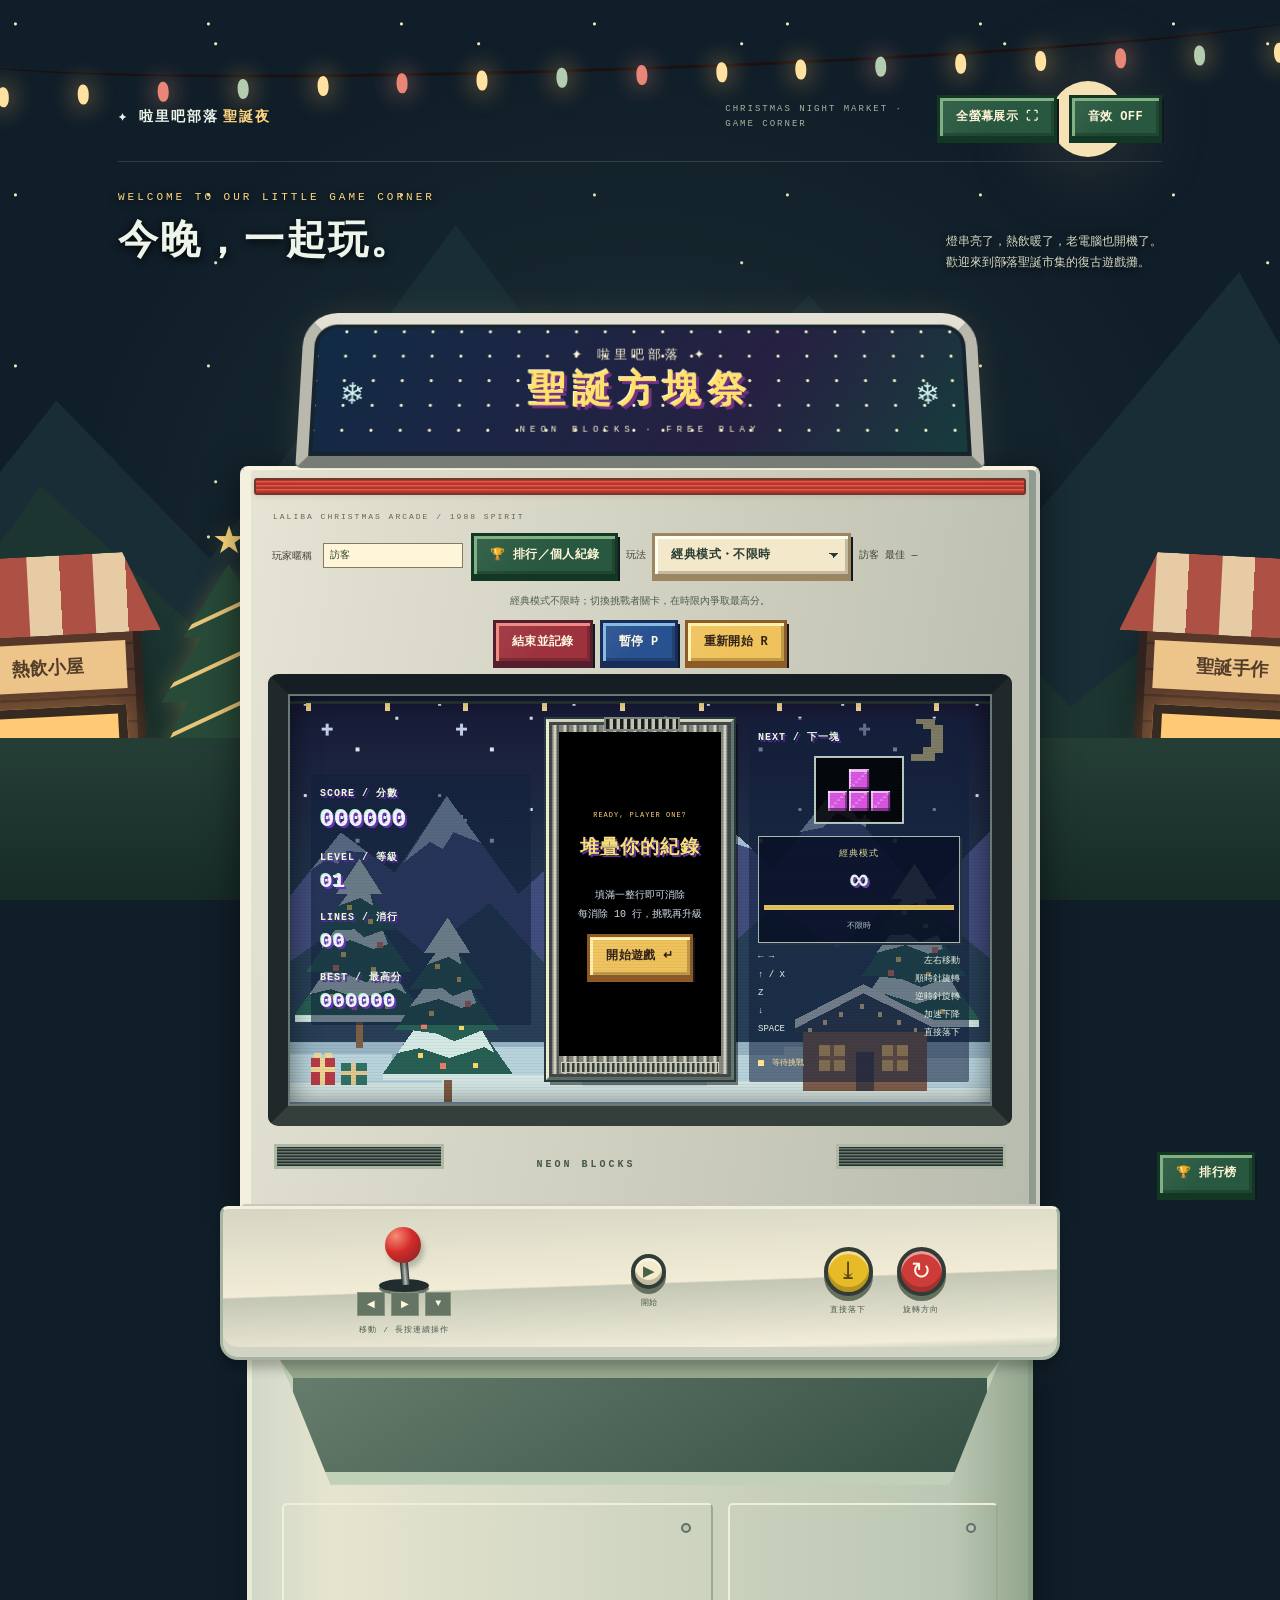
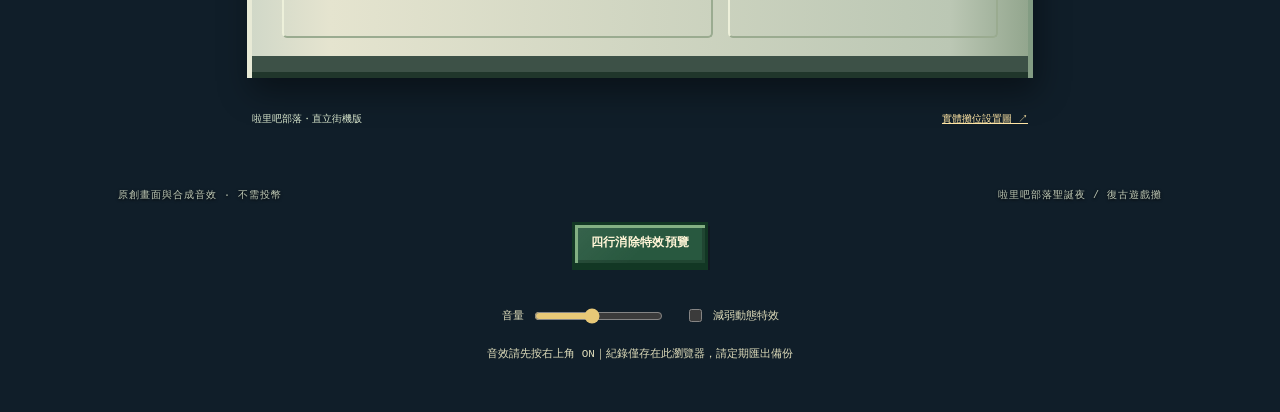
==== commit 2f501cee: "Add shared five-color pixel button skins with optional PNG nine-slice support" ====
--- a/downloads/NEON-BLOCKS.html
+++ b/downloads/NEON-BLOCKS.html
@@ -2,7 +2,7 @@
 :root{color-scheme:dark;--mint:#baff65;--muted:#84908b}*{box-sizing:border-box}body{margin:0;background:#101814;color:#edf4e9;font:14px monospace;background-image:linear-gradient(#ffffff03 1px,transparent 1px);background-size:100% 4px}main{max-width:1080px;margin:auto;padding:32px 28px}header{display:flex;justify-content:space-between;align-items:center;border-bottom:1px solid #394539;padding-bottom:22px}.logo{font-weight:bold;letter-spacing:2px}.logo b{color:var(--mint)}.edition{font-size:11px;color:var(--muted);letter-spacing:2px}.intro{margin:30px 0 26px;display:flex;align-items:end;justify-content:space-between}h1{font-size:clamp(32px,5vw,54px);letter-spacing:-2px;margin:8px 0}.eyebrow{font-size:11px;letter-spacing:3px;color:var(--mint)}.intro p{color:var(--muted);line-height:1.8;margin:0}.arcade{display:grid;grid-template-columns:1fr 302px 1fr;gap:28px;align-items:start;max-width:850px;margin:auto}.panel{border:1px solid #3b493c;background:#17211a;padding:20px;box-shadow:4px 4px 0 #080e0a}.label{color:var(--muted);letter-spacing:2px;font-size:11px}.number{font-size:32px;color:var(--mint);margin:10px 0 22px;font-variant-numeric:tabular-nums}.small-number{font-size:22px;color:#edf4e9}.board-wrap{position:relative;border:1px solid #66775c;padding:10px;background:#070e0a;box-shadow:0 0 40px #9eff6d0a,5px 5px 0 #050905}canvas{display:block;image-rendering:pixelated}#board{width:280px;height:560px;max-width:100%}#next{margin:16px auto;width:112px;height:84px}.overlay{position:absolute;inset:10px;display:flex;flex-direction:column;align-items:center;justify-content:center;background:#061009e8;text-align:center;padding:16px}.overlay h2{font-size:25px;letter-spacing:3px;color:var(--mint)}.overlay p{color:#aebaa9;line-height:1.9}.hidden{display:none}button{font:inherit;cursor:pointer;border:1px solid #596b51;color:#e8f1e2;background:#273323;padding:12px 16px;touch-action:manipulation}button:hover{background:#394b30}button:focus-visible{outline:2px solid var(--mint);outline-offset:4px}.primary{background:var(--mint);color:#15200e;font-weight:bold;border-color:var(--mint)}.primary:hover{background:#d6ffa3}.actions{display:grid;gap:10px;margin-top:20px}.keys{margin-top:22px;line-height:2.4;color:#b1bdae;font-size:12px}.keys div{display:flex;justify-content:space-between;gap:10px}kbd{color:#edf4e9;font:12px monospace}.note{font-size:11px;color:var(--muted);line-height:1.8;margin-top:22px}.status{display:flex;gap:8px;align-items:center;color:var(--mint);font-size:11px;margin-top:20px}.dot{width:6px;height:6px;background:var(--mint)}footer{display:flex;justify-content:space-between;border-top:1px solid #394539;padding-top:18px;margin-top:32px;color:var(--muted);font-size:10px;letter-spacing:1px}.touch{display:flex;justify-content:center;gap:8px;margin-top:18px}.touch button{padding:14px 17px}@media(max-width:740px){main{padding:20px 14px}.intro{display:block}.intro p{margin-top:12px}.arcade{grid-template-columns: minmax(0,302px) 140px;gap:12px;justify-content:center}.arcade .stats{grid-column:1/-1;display:flex;justify-content:space-around;padding:12px;order:-1}.number{font-size:22px;margin:7px 0 0}.panel{padding:12px}.keys{font-size:10px}.edition{display:none}footer{line-height:1.8;gap:20px}}@media(max-width:460px){.arcade{grid-template-columns: minmax(0,302px)}.right{display:grid;grid-template-columns:1fr 1fr;gap:12px}.right .keys,.right .note{display:none}.right .actions{margin:0}.right .status{grid-column:1/-1;margin-top:0}#next{margin:8px auto}.intro p{font-size:12px}}
 </style><style>:root{--mint:#ffd57e;--muted:#a8b39b}body{background:#101e29;background-image:none;min-height:100vh}.night-scene{position:fixed;inset:0;z-index:-1;overflow:hidden;background:radial-gradient(ellipse at 50% 60%,#45645440,transparent 65%),radial-gradient(circle at 8% 14%,#f4e9bf 1px,transparent 2px),radial-gradient(circle at 82% 20%,#f4e9bf 1px,transparent 2px);background-size:auto,193px 171px,263px 219px}.moon{position:absolute;right:12%;top:9%;width:76px;height:76px;border-radius:50%;background:#f6e2b5;box-shadow:0 0 90px #f2c88c40}.mountain{position:absolute;left:-10%;width:120%;height:65%;bottom:10%;background:#182d35;clip-path:polygon(0 70%,12% 30%,22% 57%,38% 0,50% 42%,61% 12%,75% 52%,89% 8%,100% 60%,100% 100%,0 100%)}.mountain.front{bottom:0;height:50%;background:#1c3531;transform:scaleX(-1)}.ground{position:absolute;bottom:0;width:100%;height:18%;background:linear-gradient(#243e36,#172b27)}.lights{position:absolute;top:0;left:-3%;width:106%;height:70px;display:flex;justify-content:space-around;border-bottom:3px solid #1b1010;border-radius:0 0 50% 50%;transform:rotate(-2deg)}.lights i{width:11px;height:20px;border-radius:45%;background:#ffe1a1;box-shadow:0 0 22px 7px #ffb95745;align-self:end;transform:translateY(18px)}.lights i:nth-child(3n){background:#e88778;box-shadow:0 0 24px #ec9279}.lights i:nth-child(4n){background:#b3cdb0}.village{position:absolute;bottom:10%;width:190px;height:190px;background:repeating-linear-gradient(0deg,#56382b 0 23px,#422b22 24px 26px);border:8px solid #30231e;box-shadow:0 15px 35px #0005}.village:before{content:'';position:absolute;left:-28px;top:-72px;width:230px;height:80px;background:repeating-linear-gradient(90deg,#ac5144 0 33px,#e7cba4 34px 66px);clip-path:polygon(15% 0,85% 0,100% 100%,0 100%)}.village.left{left:-45px;transform:rotate(-3deg)}.village.right{right:-45px;transform:rotate(3deg)}.village b{display:block;background:#edc58b;color:#533d28;text-align:center;padding:12px;font-size:18px;margin:16px 8px}.village i{display:block;height:65px;margin:10px;background:#ffc976;box-shadow:0 0 32px #e9ae5866;border:9px solid #372a20}.tree{position:absolute;left:12%;bottom:14%;color:#ffda7f;font-size:38px;text-align:center;filter:drop-shadow(0 0 10px #dbaa4340)}.tree i{display:block;width:150px;height:210px;background:repeating-linear-gradient(155deg,transparent 0 25px,#e8c579 26px 29px,transparent 30px 45px),#284a38;clip-path:polygon(50% 0,80% 35%,68% 35%,95% 66%,78% 66%,100% 100%,0 100%,22% 66%,5% 66%,32% 35%,20% 35%)}main{max-width:1080px;padding-top:95px}header{border-color:#9baf9b38;gap:12px}.logo{flex:1}.logo b{margin-left:4px}.edition{font-size:9px;max-width:200px;line-height:1.7}header button{font-size:11px;background:#142c29c9;border-color:#6c8060}.intro{margin:26px 0;text-shadow:0 2px 10px #000}h1{font-family:serif;letter-spacing:2px;font-size:40px}.intro p{font-size:12px;color:#d5d9c4}.stall-sign{background:#784435;border:3px solid #ce9c68;outline:5px solid #3a2722;color:#ffe6a1;width:max-content;max-width:90%;margin:35px auto 27px;padding:12px 32px;font-size:21px;letter-spacing:5px;text-align:center;box-shadow:0 8px 24px #0008;transform:rotate(-1deg)}.stall-sign small{display:block;font-size:9px;letter-spacing:3px;margin-top:8px;color:#e8c7a3}.computer{max-width:920px;margin:auto;border:3px solid #d5c7a8;border-radius:26px 26px 18px 18px;padding:20px 25px 0;background:linear-gradient(120deg,#d9cdb0,#bcae90 60%,#b0a286);box-shadow:inset 4px 4px 0 #f5e8cb,inset -6px -6px 0 #8d8066,0 15px 0 #726750,0 22px 40px #0009}.computer-badge{font-size:9px;letter-spacing:3px;color:#6a6250;padding:0 10px 16px}.arcade{background:#0e1b13;border:12px solid #625e4e;border-radius:30px;padding:22px 14px;box-shadow:inset 0 0 25px #000,0 2px 0 #f6edcb;gap:15px;grid-template-columns:minmax(130px,1fr) 302px minmax(150px,1fr)}.panel{background:#152418;border-color:#3c5136;padding:15px;box-shadow:none}.board-wrap{border-radius:6px;overflow:hidden;box-shadow:0 0 25px #baff6510}.primary{background:#f1c56e;border-color:#f1c56e}.monitor-base{padding:22px 10px;display:flex;justify-content:space-between;align-items:center;color:#655e4d;font-size:10px;letter-spacing:2px}.monitor-base span{color:#3e673f}.monitor-base b{font-size:14px}.vent{font-size:20px}.keyboard{position:relative;max-width:720px;margin:35px auto 0;background:#c4b79b;border:7px solid #a4977b;border-bottom:14px solid #81765f;border-radius:8px;transform:perspective(700px) rotateX(23deg);padding:10px 24px;color:#4d4c40;line-height:2.2;letter-spacing:4px;text-align:center;font-size:14px;box-shadow:inset 0 0 0 2px #e3d7bb,0 15px 25px #0007}.keyboard div{background:repeating-linear-gradient(90deg,#d9cfb7 0 31px,#94876c 32px 34px);border-bottom:3px solid #93866d;margin:3px}.table-edge{margin:0 -10px;padding:30px;background:repeating-linear-gradient(3deg,#624632 0 14px,#654a35 15px 29px,#59412e 30px 32px);border-top:6px solid #8d6745;border-bottom:12px solid #32271f;display:flex;justify-content:space-between;gap:16px;color:#ecd7ac;font-size:12px;box-shadow:0 20px 30px #0005}.table-edge a{color:#ffe5a4}footer{border:0;color:#c0cbb7;text-shadow:0 1px 3px #000}.computer button{border-radius:3px}.touch{margin-bottom:0}.number{color:#d3f4a6}.showcase header,.showcase .intro,.showcase footer,.showcase .table-edge{display:none}.showcase main{padding-top:30px}.showcase .stall-sign{margin-top:0}@media(min-width:1450px){.village.left{left:4%}.village.right{right:4%}}@media(max-width:850px){.arcade{grid-template-columns:minmax(0,302px) 150px;justify-content:center}.arcade .stats{grid-column:1/-1;display:flex;justify-content:space-around;order:-1}.number{font-size:20px;margin:8px 0 0}.computer{max-width:620px}.intro p{max-width:280px}.tree{left:-60px}.keyboard{max-width:530px;font-size:10px}.edition{display:none}}@media(max-width:570px){main{padding:80px 10px 10px}header{flex-wrap:wrap}.logo{flex-basis:100%}.intro{display:block}.intro p{max-width:100%}h1{font-size:32px}.computer{padding:14px 8px 0;border-radius:18px}.arcade{grid-template-columns:minmax(0,302px);padding:12px 4px;border:7px solid #625e4e;gap:12px}.arcade .right{display:grid;grid-template-columns:1fr 1fr;gap:12px}.right .keys,.right .note{display:none}.right .actions{margin:0}.right .status{grid-column:1/-1}.arcade .stats{padding:9px 3px;gap:8px}.label{font-size:8px;letter-spacing:0}.number{font-size:18px}.keyboard{font-size:8px;letter-spacing:0;padding:8px;margin-top:25px}.monitor-base{letter-spacing:0;padding:20px 5px}.monitor-base b{font-size:11px}.vent{font-size:14px}.stall-sign{font-size:18px;padding:12px 20px}.village{opacity:.6}.table-edge{padding:20px 14px;flex-direction:column}.moon{width:50px;height:50px}#next{margin:6px auto}}
 .showcase .keyboard{display:none}.showcase main{padding-top:12px}.showcase .stall-sign{margin:0 auto 16px;padding:8px 24px}.showcase .computer{zoom:.8}@media(max-height:800px){.showcase .computer{zoom:.7}}@media(max-height:650px){.showcase .computer{zoom:.55}}
-</style><div class="night-scene" aria-hidden="true"><div class="moon"></div><div class="mountain back"></div><div class="mountain front"></div><div class="village left"><b>熱飲小屋</b><i></i></div><div class="village right"><b>聖誕手作</b><i></i></div><div class="tree">★<i></i></div><div class="lights"><i></i><i></i><i></i><i></i><i></i><i></i><i></i><i></i><i></i><i></i><i></i><i></i><i></i><i></i><i></i><i></i><i></i></div><div class="ground"></div></div><main><header><div class="logo">✦ 啦里吧部落<b>聖誕夜</b></div><div class="edition">CHRISTMAS NIGHT MARKET · GAME CORNER</div><button id="fullscreen">全螢幕展示 ⛶</button><button id="sound" aria-pressed="false">音效 OFF</button></header><section class="intro"><div><span class="eyebrow">WELCOME TO OUR LITTLE GAME CORNER</span><h1>今晚，一起玩。</h1></div><p>燈串亮了，熱飲暖了，老電腦也開機了。<br>歡迎來到部落聖誕市集的復古遊戲攤。</p></section><div class="cabinet-marquee"><span>✦ 啦里吧部落 ✦</span><strong>聖誕方塊祭</strong><small>NEON BLOCKS · FREE PLAY</small></div><div class="computer"><div class="cabinet-red-light"></div><div class="computer-badge">LALIBA CHRISTMAS ARCADE / 1988 SPIRIT</div><div class="playerbar"><label for="playerName">玩家暱稱 <input id="playerName" maxlength="16" placeholder="輸入暱稱，不需真名" autocomplete="off"></label><button id="recordsOpen">🏆 排行／個人紀錄</button><label for="gameMode">玩法 <select id="gameMode"><option value="classic">經典模式・不限時</option><option value="60">挑戰者 I・1 分鐘速攻</option><option value="180">挑戰者 II・3 分鐘標準</option><option value="300">挑戰者 III・5 分鐘耐力</option></select></label><span id="personalBest">個人最佳 —</span><span id="saveNotice" role="status"></span></div><p id="challengeHelp" class="challenge-help">經典模式不限時；切換挑戰者關卡，在時限內爭取最高分。</p><div class="cabinet-tools"><div class="actions"><button id="finish">結束並記錄</button><button id="pause">暫停 P</button><button id="restart">重新開始 R</button></div></div><section class="arcade"><aside class="panel stats"><div><div class="label">SCORE / 分數</div><div class="number" id="score">000000</div></div><div><div class="label">LEVEL / 等級</div><div class="number small-number" id="level">01</div></div><div><div class="label">LINES / 消行</div><div class="number small-number" id="lines">00</div></div><div><div class="label">BEST / 最高分</div><div class="number small-number" id="best">000000</div></div></aside><div><div class="board-wrap"><canvas id="board" width="280" height="560" aria-label="10 欄 20 列方塊遊戲區"></canvas><div id="overlay" class="overlay"><span class="eyebrow">READY, PLAYER ONE?</span><h2 id="message">堆疊你的紀錄</h2><p id="hint">填滿一整行即可消除<br>每消除 10 行，挑戰再升級</p><button id="start" class="primary">開始遊戲 ↵</button></div></div></div><aside class="panel right"><div><div class="label">NEXT / 下一塊</div><canvas id="next" width="112" height="84" aria-label="下一塊預覽"></canvas></div><section id="challengeTimer" class="challenge-timer" aria-label="挑戰時間"><span id="timerMode">經典模式</span><strong id="timeLeft">∞</strong><progress id="timeProgress" value="1" max="1" aria-label="剩餘時間"></progress><small id="timerHint">不限時</small></section><div class="keys"><div><kbd>← →</kbd><span>左右移動</span></div><div><kbd>↑ / X</kbd><span>順時針旋轉</span></div><div><kbd>Z</kbd><span>逆時針旋轉</span></div><div><kbd>↓</kbd><span>加速下降</span></div><div><kbd>SPACE</kbd><span>直接落下</span></div></div><div class="note">消行得分 × 當前等級<br>1 / 2 / 3 / 4 行<br>100 / 300 / 500 / 800 分</div><div class="status"><span class="dot"></span><span id="status">等待挑戰</span></div></aside></section><div class="monitor-base"><span>● POWER</span><b>NEON BLOCKS</b><button id="recordsOpen2">🏆 排行榜</button><div class="vent">▥ ▥ ▥</div></div></div><div class="control-deck" role="group" aria-label="虛擬遊戲控制器"><div class="joystick-cluster"><div class="joystick-art" aria-hidden="true"><i></i></div><div class="direction-pad" role="group" aria-label="方向鍵"><button data-key="ArrowLeft" aria-label="左移">◀</button><button data-key="ArrowRight" aria-label="右移">▶</button><button data-key="ArrowDown" aria-label="下降">▼</button></div><span>移動 / 長按連續操作</span></div><div class="control-start"><button id="cabinetStart" class="round-button white" aria-label="開始或繼續">▶</button><span>開始</span></div><div class="arcade-buttons" role="group" aria-label="動作按鍵"><div><button data-key="Space" class="round-button gold" aria-label="直接落下">⤓</button><span>直接落下</span></div><div><button data-key="ArrowUp" class="round-button red" aria-label="旋轉方向">↻</button><span>旋轉方向</span></div></div></div><div class="cabinet-lower" aria-hidden="true"><div class="leg-recess"></div><div class="service-doors"><div><i></i></div><div><i></i></div></div><div class="cabinet-plinth"></div></div><div class="table-edge"><span>啦里吧部落・直立街機版</span><a href="../setup.html" target="_blank" rel="noopener">實體攤位設置圖 ↗</a></div><footer><span>原創畫面與合成音效 · 不需投幣</span><span>啦里吧部落聖誕夜 / 復古遊戲攤</span></footer><section class="sound-settings"><button id="previewFX">四行消除特效預覽</button><span id="previewNotice" role="status"></span><label>音量 <input id="volume" type="range" min="0" max="100" value="45"></label><label><input id="reducedFX" type="checkbox"> 減弱動態特效</label><span>音效請先按右上角 ON｜紀錄僅存在此瀏覽器，請定期匯出備份</span></section></main><dialog id="recordsDialog" aria-labelledby="recordsTitle"><div class="card-greeting" aria-hidden="true"><span>✦</span> MERRY CHRISTMAS <span>✦</span></div><div class="record-heading"><h2 id="recordsTitle">啦里吧・遊戲紀錄</h2><button id="recordsClose" aria-label="關閉紀錄">✕</button></div><div class="record-tabs"><button id="rankTab" aria-pressed="true">分數排行榜</button><button id="historyTab" aria-pressed="false">個人紀錄</button></div><p id="recordsDescription"></p><label id="leaderboardFilter" class="leaderboard-filter">賽別 <select id="rankMode"><option value="classic">經典模式・不限時</option><option value="60">挑戰者 I・1 分鐘</option><option value="180">挑戰者 II・3 分鐘</option><option value="300">挑戰者 III・5 分鐘</option></select></label><label id="historyFilter" hidden>玩家 <select id="historyPlayer"></select></label><section id="christmasPodium" class="christmas-podium" aria-label="聖誕前三名"></section><div id="recordSummary"></div><div class="record-scroll"><table id="recordTable"><thead></thead><tbody></tbody></table></div><p id="emptyRecords"></p><div class="record-tools"><button id="exportRecords">匯出備份</button><label class="file-button">匯入備份<input type="file" id="importRecords" accept="application/json,.json"></label></div><p id="recordsFeedback" role="status"></p><small>同一暱稱視為同一玩家。排行榜採每人最佳完成局，各時長分開排名，分數相同時依消行數、等級及達成時間排序。挑戰模式手動提早結束不列入排名。<br>此為本機排行榜，不會跨裝置同步；清除瀏覽器資料可能移除紀錄。匯出檔案含玩家暱稱與成績。</small></dialog><dialog id="portraitDialog" aria-labelledby="portraitTitle"><div class="portrait-heading"><h2 id="portraitTitle">玩家大頭照</h2><button id="portraitClose" aria-label="關閉照片編輯">✕</button></div><p id="portraitPlayer"></p><p class="portrait-note">由玩家本人選擇或取得本人同意後展示。照片僅存在此裝置與瀏覽器，不會上傳 GitHub。</p><label class="portrait-file">選擇照片<input id="portraitFile" type="file" accept="image/jpeg,image/png,image/webp"></label><p class="portrait-note">支援 JPG、PNG、WebP，單張上限 10 MB；可調整位置與放大，儲存後自動裁成圓形頭像。</p><div class="portrait-crop"><canvas id="portraitCanvas" width="256" height="256" aria-label="大頭照裁切預覽"></canvas><span id="portraitEmpty">選一張你喜歡的照片</span></div><div id="portraitAdjust"><label>放大<input id="portraitZoom" type="range" min="1" max="3" step="0.01" value="1"></label><label>左右<input id="portraitX" type="range" min="-1" max="1" step="0.01" value="0"></label><label>上下<input id="portraitY" type="range" min="-1" max="1" step="0.01" value="0"></label></div><div class="portrait-actions"><button id="portraitSave" class="primary" disabled>儲存大頭照</button><button id="portraitRemove">移除照片・恢復聖誕角色</button></div><p id="portraitFeedback" role="status"></p><small>同一暱稱共用一張照片。清除瀏覽器資料會移除照片；目前成績 JSON 備份不含照片，請保留原始照片。</small></dialog><style>.playerbar{display:flex;flex-wrap:wrap;gap:10px;align-items:center;margin:0 8px 14px;color:#433f32;font-size:11px}.playerbar input{width:155px;margin-left:5px;background:#fff5d9;color:#293d2d;border:1px solid #847a61;padding:9px;font:inherit}.playerbar button,.monitor-base button{font-size:11px;padding:9px;background:#526346;color:#fff6d7;border-color:#717d5e}.playerbar input:disabled{opacity:.75}.playerbar #saveNotice{flex-basis:100%;font-size:10px;color:#524d3c}.sound-settings{display:flex;flex-wrap:wrap;justify-content:center;align-items:center;gap:20px;margin:20px 0;font-size:11px;color:#dfddbb}.sound-settings label{display:flex;align-items:center;gap:8px}.sound-settings input{accent-color:#e7c877}.sound-settings span{flex-basis:100%;text-align:center}dialog{background:#172b22;color:#ecedcc;border:2px solid #c2aa6e;border-radius:14px;width:min(840px,94vw);max-height:88vh;padding:24px;box-shadow:0 20px 100px #000b;font:14px/1.7 monospace}dialog::backdrop{background:#040c08dc}.record-heading{display:flex;align-items:center;justify-content:space-between;gap:20px}.record-heading h2{font-size:22px;letter-spacing:1px;margin:0}.record-tabs{display:flex;gap:10px;margin-top:20px}.record-tabs [aria-pressed=true]{background:#f1ce79;color:#172619}.record-scroll{overflow:auto;max-height:42vh;margin:15px 0}#recordTable{border-collapse:collapse;width:100%;white-space:nowrap}#recordTable td,#recordTable th{text-align:left;padding:12px 10px;border-bottom:1px solid #4a5a3e}#recordTable th{color:#d9cb8e;background:#1a3024;position:sticky;top:0}#recordSummary{margin-top:15px;color:#f1ce79}#historyFilter select{padding:7px;margin-left:10px;background:#243f2e;color:#fff3c9;font:inherit}.record-tools{display:flex;gap:12px;align-items:center;margin-top:20px}.file-button{position:relative;padding:12px 16px;border:1px solid #596b51;background:#273323;cursor:pointer}.file-button input{position:absolute;inset:0;width:100%;height:100%;opacity:0;cursor:pointer}dialog small{color:#a9b99e;font-size:11px}.showcase .sound-settings{display:none}.showcase .playerbar{margin-bottom:8px}.monitor-base{gap:10px}#recordsFeedback{color:#ffdb85}.fx-popup{position:absolute;left:8px;right:8px;top:32%;pointer-events:none;text-align:center;color:#fff4a8;text-shadow:0 2px 0 #4a3c21,0 0 18px #ffc85c;font-weight:bold;font-size:24px;z-index:2;white-space:pre-line;line-height:1.5}.fx-popup:empty{display:none}@media(max-width:570px){.playerbar{margin:0 4px 12px;gap:8px}.playerbar input{width:130px}.playerbar button{padding:8px}.monitor-base .vent{display:none}dialog{padding:16px}.record-heading h2{font-size:18px}.record-tabs button{font-size:12px}.sound-settings{gap:12px}}
+</style><div class="night-scene" aria-hidden="true"><div class="moon"></div><div class="mountain back"></div><div class="mountain front"></div><div class="village left"><b>熱飲小屋</b><i></i></div><div class="village right"><b>聖誕手作</b><i></i></div><div class="tree">★<i></i></div><div class="lights"><i></i><i></i><i></i><i></i><i></i><i></i><i></i><i></i><i></i><i></i><i></i><i></i><i></i><i></i><i></i><i></i><i></i></div><div class="ground"></div></div><main><header><div class="logo">✦ 啦里吧部落<b>聖誕夜</b></div><div class="edition">CHRISTMAS NIGHT MARKET · GAME CORNER</div><button id="fullscreen" class="pixel-button" data-pixel-tone="green">全螢幕展示 ⛶</button><button id="sound" aria-pressed="false" class="pixel-button" data-pixel-tone="green">音效 OFF</button></header><section class="intro"><div><span class="eyebrow">WELCOME TO OUR LITTLE GAME CORNER</span><h1>今晚，一起玩。</h1></div><p>燈串亮了，熱飲暖了，老電腦也開機了。<br>歡迎來到部落聖誕市集的復古遊戲攤。</p></section><div class="cabinet-marquee"><span>✦ 啦里吧部落 ✦</span><strong>聖誕方塊祭</strong><small>NEON BLOCKS · FREE PLAY</small></div><div class="computer"><div class="cabinet-red-light"></div><div class="computer-badge">LALIBA CHRISTMAS ARCADE / 1988 SPIRIT</div><div class="playerbar"><label for="playerName">玩家暱稱 <input id="playerName" maxlength="16" placeholder="輸入暱稱，不需真名" autocomplete="off"></label><button id="recordsOpen" class="pixel-button" data-pixel-tone="green">🏆 排行／個人紀錄</button><label for="gameMode">玩法 <select id="gameMode" class="pixel-button" data-pixel-tone="cream"><option value="classic">經典模式・不限時</option><option value="60">挑戰者 I・1 分鐘速攻</option><option value="180">挑戰者 II・3 分鐘標準</option><option value="300">挑戰者 III・5 分鐘耐力</option></select></label><span id="personalBest">個人最佳 —</span><span id="saveNotice" role="status"></span></div><p id="challengeHelp" class="challenge-help">經典模式不限時；切換挑戰者關卡，在時限內爭取最高分。</p><div class="cabinet-tools"><div class="actions"><button id="finish" class="pixel-button" data-pixel-tone="red">結束並記錄</button><button id="pause" class="pixel-button" data-pixel-tone="blue">暫停 P</button><button id="restart" class="pixel-button" data-pixel-tone="gold">重新開始 R</button></div></div><section class="arcade"><aside class="panel stats"><div><div class="label">SCORE / 分數</div><div class="number" id="score">000000</div></div><div><div class="label">LEVEL / 等級</div><div class="number small-number" id="level">01</div></div><div><div class="label">LINES / 消行</div><div class="number small-number" id="lines">00</div></div><div><div class="label">BEST / 最高分</div><div class="number small-number" id="best">000000</div></div></aside><div><div class="board-wrap"><canvas id="board" width="280" height="560" aria-label="10 欄 20 列方塊遊戲區"></canvas><div id="overlay" class="overlay"><span class="eyebrow">READY, PLAYER ONE?</span><h2 id="message">堆疊你的紀錄</h2><p id="hint">填滿一整行即可消除<br>每消除 10 行，挑戰再升級</p><button id="start" class="pixel-button primary" data-pixel-tone="gold">開始遊戲 ↵</button></div></div></div><aside class="panel right"><div><div class="label">NEXT / 下一塊</div><canvas id="next" width="112" height="84" aria-label="下一塊預覽"></canvas></div><section id="challengeTimer" class="challenge-timer" aria-label="挑戰時間"><span id="timerMode">經典模式</span><strong id="timeLeft">∞</strong><progress id="timeProgress" value="1" max="1" aria-label="剩餘時間"></progress><small id="timerHint">不限時</small></section><div class="keys"><div><kbd>← →</kbd><span>左右移動</span></div><div><kbd>↑ / X</kbd><span>順時針旋轉</span></div><div><kbd>Z</kbd><span>逆時針旋轉</span></div><div><kbd>↓</kbd><span>加速下降</span></div><div><kbd>SPACE</kbd><span>直接落下</span></div></div><div class="note">消行得分 × 當前等級<br>1 / 2 / 3 / 4 行<br>100 / 300 / 500 / 800 分</div><div class="status"><span class="dot"></span><span id="status">等待挑戰</span></div></aside></section><div class="monitor-base"><span>● POWER</span><b>NEON BLOCKS</b><button id="recordsOpen2" class="pixel-button" data-pixel-tone="green">🏆 排行榜</button><div class="vent">▥ ▥ ▥</div></div></div><div class="control-deck" role="group" aria-label="虛擬遊戲控制器"><div class="joystick-cluster"><div class="joystick-art" aria-hidden="true"><i></i></div><div class="direction-pad" role="group" aria-label="方向鍵"><button data-key="ArrowLeft" aria-label="左移">◀</button><button data-key="ArrowRight" aria-label="右移">▶</button><button data-key="ArrowDown" aria-label="下降">▼</button></div><span>移動 / 長按連續操作</span></div><div class="control-start"><button id="cabinetStart" class="round-button white" aria-label="開始或繼續">▶</button><span>開始</span></div><div class="arcade-buttons" role="group" aria-label="動作按鍵"><div><button data-key="Space" class="round-button gold" aria-label="直接落下">⤓</button><span>直接落下</span></div><div><button data-key="ArrowUp" class="round-button red" aria-label="旋轉方向">↻</button><span>旋轉方向</span></div></div></div><div class="cabinet-lower" aria-hidden="true"><div class="leg-recess"></div><div class="service-doors"><div><i></i></div><div><i></i></div></div><div class="cabinet-plinth"></div></div><div class="table-edge"><span>啦里吧部落・直立街機版</span><a href="../setup.html" target="_blank" rel="noopener">實體攤位設置圖 ↗</a></div><footer><span>原創畫面與合成音效 · 不需投幣</span><span>啦里吧部落聖誕夜 / 復古遊戲攤</span></footer><section class="sound-settings"><button id="previewFX" class="pixel-button" data-pixel-tone="green">四行消除特效預覽</button><span id="previewNotice" role="status"></span><label>音量 <input id="volume" type="range" min="0" max="100" value="45"></label><label><input id="reducedFX" type="checkbox"> 減弱動態特效</label><span>音效請先按右上角 ON｜紀錄僅存在此瀏覽器，請定期匯出備份</span></section></main><dialog id="recordsDialog" aria-labelledby="recordsTitle"><div class="card-greeting" aria-hidden="true"><span>✦</span> MERRY CHRISTMAS <span>✦</span></div><div class="record-heading"><h2 id="recordsTitle">啦里吧・遊戲紀錄</h2><button id="recordsClose" aria-label="關閉紀錄" class="pixel-button" data-pixel-tone="red">✕</button></div><div id="rankHero" class="rank-hero"><aside id="guodaLegend" class="guoda-legend" aria-label="霸榜傳說角色郭大"><div class="legend-caption"><span>LEGEND / 霸榜傳說</span><strong>郭大</strong><span class="legend-level">Level / 等級 <b>99</b></span></div><img src="[data-uri]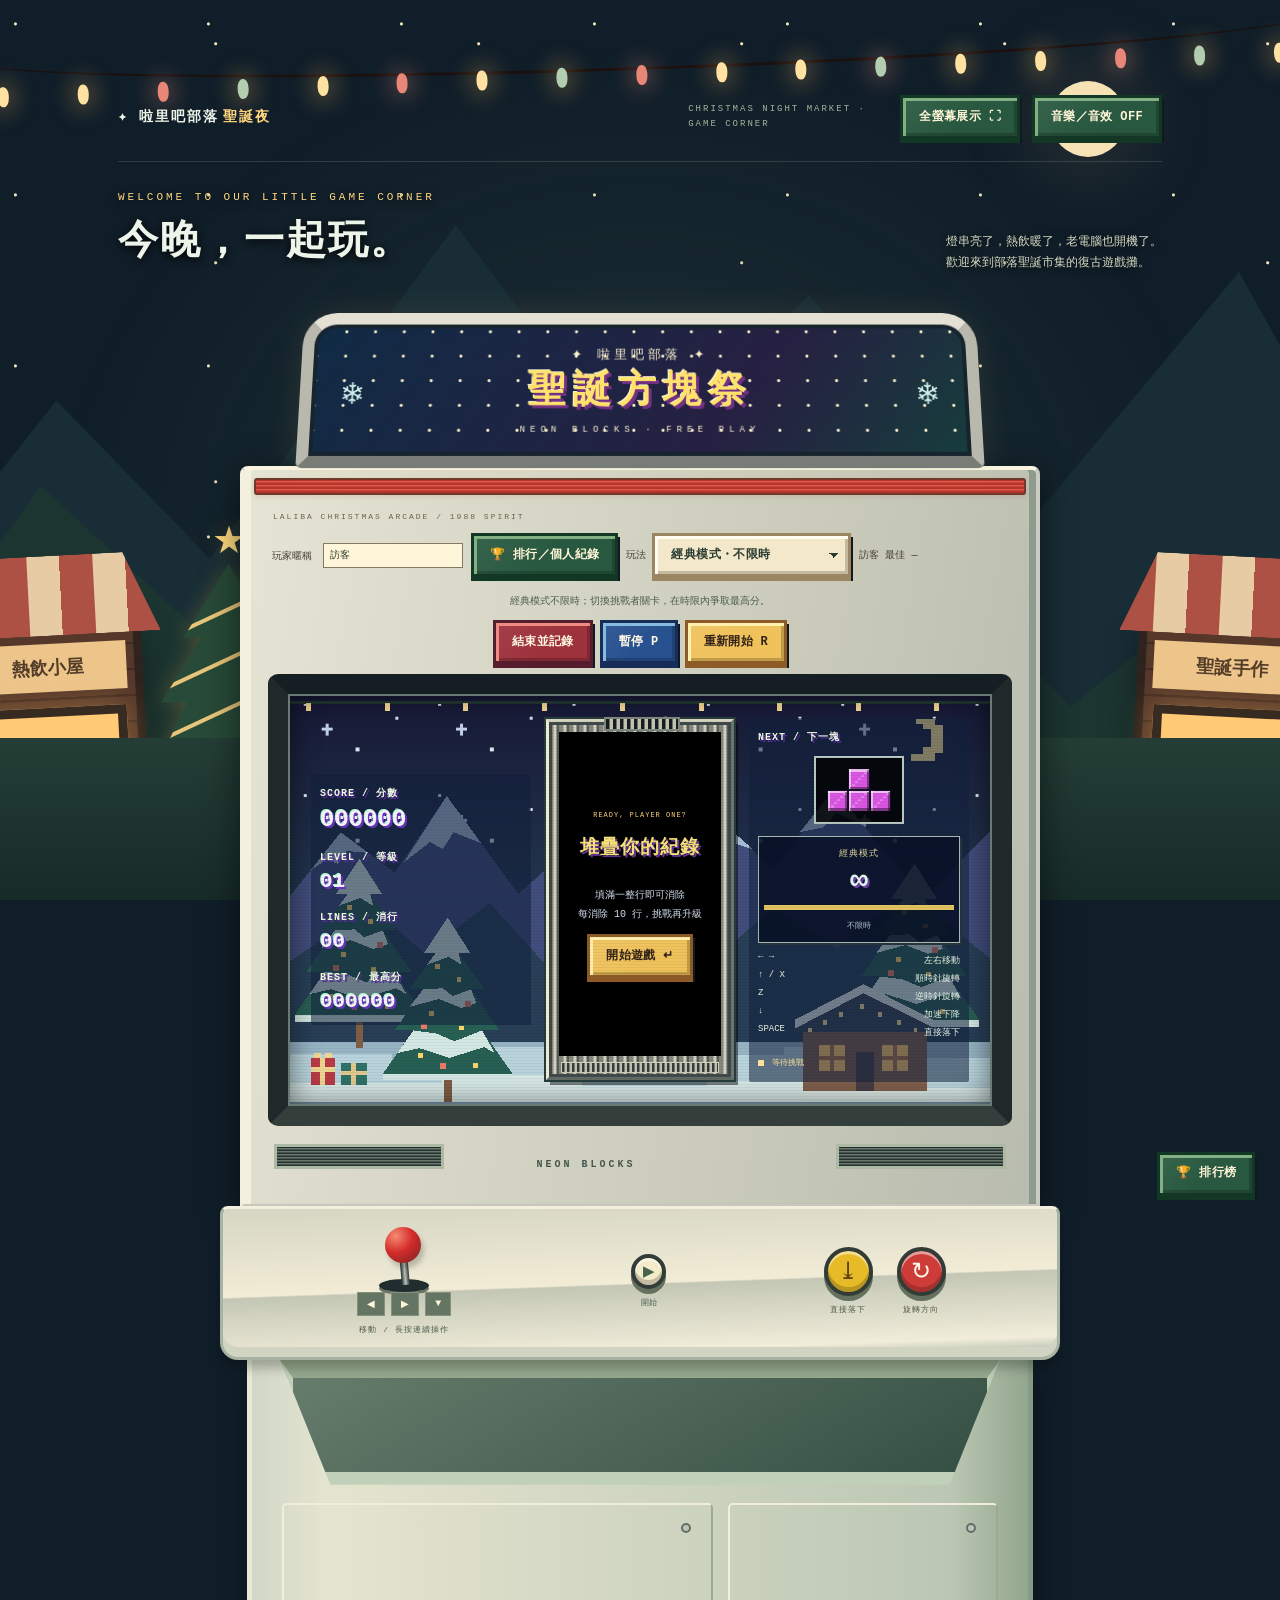
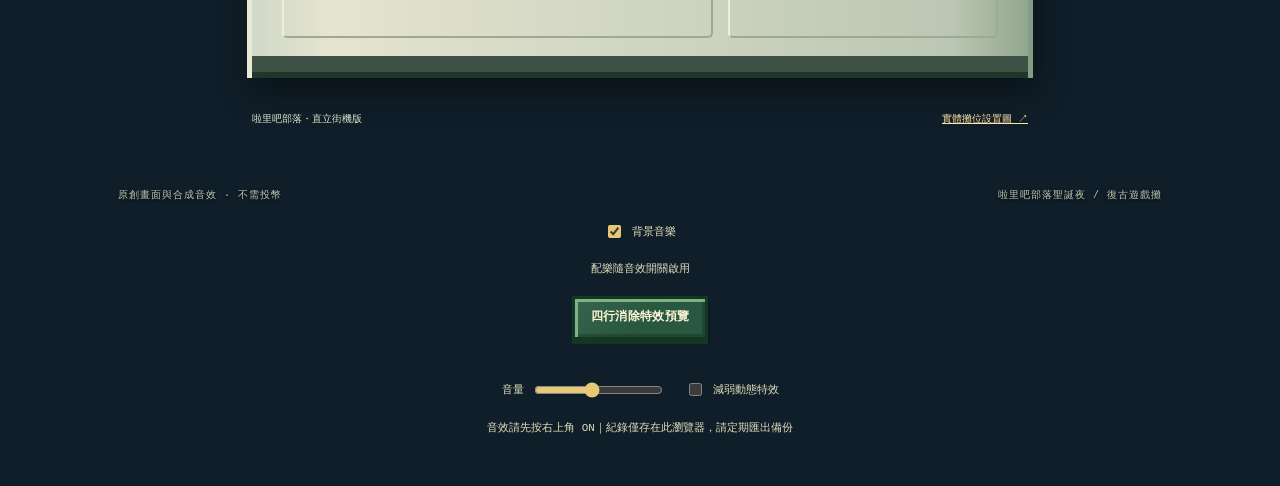
==== commit d762f9b9: "Add scene-based game music from user-supplied BGM excerpts" ====
--- a/downloads/NEON-BLOCKS.html
+++ b/downloads/NEON-BLOCKS.html
@@ -2,7 +2,7 @@
 :root{color-scheme:dark;--mint:#baff65;--muted:#84908b}*{box-sizing:border-box}body{margin:0;background:#101814;color:#edf4e9;font:14px monospace;background-image:linear-gradient(#ffffff03 1px,transparent 1px);background-size:100% 4px}main{max-width:1080px;margin:auto;padding:32px 28px}header{display:flex;justify-content:space-between;align-items:center;border-bottom:1px solid #394539;padding-bottom:22px}.logo{font-weight:bold;letter-spacing:2px}.logo b{color:var(--mint)}.edition{font-size:11px;color:var(--muted);letter-spacing:2px}.intro{margin:30px 0 26px;display:flex;align-items:end;justify-content:space-between}h1{font-size:clamp(32px,5vw,54px);letter-spacing:-2px;margin:8px 0}.eyebrow{font-size:11px;letter-spacing:3px;color:var(--mint)}.intro p{color:var(--muted);line-height:1.8;margin:0}.arcade{display:grid;grid-template-columns:1fr 302px 1fr;gap:28px;align-items:start;max-width:850px;margin:auto}.panel{border:1px solid #3b493c;background:#17211a;padding:20px;box-shadow:4px 4px 0 #080e0a}.label{color:var(--muted);letter-spacing:2px;font-size:11px}.number{font-size:32px;color:var(--mint);margin:10px 0 22px;font-variant-numeric:tabular-nums}.small-number{font-size:22px;color:#edf4e9}.board-wrap{position:relative;border:1px solid #66775c;padding:10px;background:#070e0a;box-shadow:0 0 40px #9eff6d0a,5px 5px 0 #050905}canvas{display:block;image-rendering:pixelated}#board{width:280px;height:560px;max-width:100%}#next{margin:16px auto;width:112px;height:84px}.overlay{position:absolute;inset:10px;display:flex;flex-direction:column;align-items:center;justify-content:center;background:#061009e8;text-align:center;padding:16px}.overlay h2{font-size:25px;letter-spacing:3px;color:var(--mint)}.overlay p{color:#aebaa9;line-height:1.9}.hidden{display:none}button{font:inherit;cursor:pointer;border:1px solid #596b51;color:#e8f1e2;background:#273323;padding:12px 16px;touch-action:manipulation}button:hover{background:#394b30}button:focus-visible{outline:2px solid var(--mint);outline-offset:4px}.primary{background:var(--mint);color:#15200e;font-weight:bold;border-color:var(--mint)}.primary:hover{background:#d6ffa3}.actions{display:grid;gap:10px;margin-top:20px}.keys{margin-top:22px;line-height:2.4;color:#b1bdae;font-size:12px}.keys div{display:flex;justify-content:space-between;gap:10px}kbd{color:#edf4e9;font:12px monospace}.note{font-size:11px;color:var(--muted);line-height:1.8;margin-top:22px}.status{display:flex;gap:8px;align-items:center;color:var(--mint);font-size:11px;margin-top:20px}.dot{width:6px;height:6px;background:var(--mint)}footer{display:flex;justify-content:space-between;border-top:1px solid #394539;padding-top:18px;margin-top:32px;color:var(--muted);font-size:10px;letter-spacing:1px}.touch{display:flex;justify-content:center;gap:8px;margin-top:18px}.touch button{padding:14px 17px}@media(max-width:740px){main{padding:20px 14px}.intro{display:block}.intro p{margin-top:12px}.arcade{grid-template-columns: minmax(0,302px) 140px;gap:12px;justify-content:center}.arcade .stats{grid-column:1/-1;display:flex;justify-content:space-around;padding:12px;order:-1}.number{font-size:22px;margin:7px 0 0}.panel{padding:12px}.keys{font-size:10px}.edition{display:none}footer{line-height:1.8;gap:20px}}@media(max-width:460px){.arcade{grid-template-columns: minmax(0,302px)}.right{display:grid;grid-template-columns:1fr 1fr;gap:12px}.right .keys,.right .note{display:none}.right .actions{margin:0}.right .status{grid-column:1/-1;margin-top:0}#next{margin:8px auto}.intro p{font-size:12px}}
 </style><style>:root{--mint:#ffd57e;--muted:#a8b39b}body{background:#101e29;background-image:none;min-height:100vh}.night-scene{position:fixed;inset:0;z-index:-1;overflow:hidden;background:radial-gradient(ellipse at 50% 60%,#45645440,transparent 65%),radial-gradient(circle at 8% 14%,#f4e9bf 1px,transparent 2px),radial-gradient(circle at 82% 20%,#f4e9bf 1px,transparent 2px);background-size:auto,193px 171px,263px 219px}.moon{position:absolute;right:12%;top:9%;width:76px;height:76px;border-radius:50%;background:#f6e2b5;box-shadow:0 0 90px #f2c88c40}.mountain{position:absolute;left:-10%;width:120%;height:65%;bottom:10%;background:#182d35;clip-path:polygon(0 70%,12% 30%,22% 57%,38% 0,50% 42%,61% 12%,75% 52%,89% 8%,100% 60%,100% 100%,0 100%)}.mountain.front{bottom:0;height:50%;background:#1c3531;transform:scaleX(-1)}.ground{position:absolute;bottom:0;width:100%;height:18%;background:linear-gradient(#243e36,#172b27)}.lights{position:absolute;top:0;left:-3%;width:106%;height:70px;display:flex;justify-content:space-around;border-bottom:3px solid #1b1010;border-radius:0 0 50% 50%;transform:rotate(-2deg)}.lights i{width:11px;height:20px;border-radius:45%;background:#ffe1a1;box-shadow:0 0 22px 7px #ffb95745;align-self:end;transform:translateY(18px)}.lights i:nth-child(3n){background:#e88778;box-shadow:0 0 24px #ec9279}.lights i:nth-child(4n){background:#b3cdb0}.village{position:absolute;bottom:10%;width:190px;height:190px;background:repeating-linear-gradient(0deg,#56382b 0 23px,#422b22 24px 26px);border:8px solid #30231e;box-shadow:0 15px 35px #0005}.village:before{content:'';position:absolute;left:-28px;top:-72px;width:230px;height:80px;background:repeating-linear-gradient(90deg,#ac5144 0 33px,#e7cba4 34px 66px);clip-path:polygon(15% 0,85% 0,100% 100%,0 100%)}.village.left{left:-45px;transform:rotate(-3deg)}.village.right{right:-45px;transform:rotate(3deg)}.village b{display:block;background:#edc58b;color:#533d28;text-align:center;padding:12px;font-size:18px;margin:16px 8px}.village i{display:block;height:65px;margin:10px;background:#ffc976;box-shadow:0 0 32px #e9ae5866;border:9px solid #372a20}.tree{position:absolute;left:12%;bottom:14%;color:#ffda7f;font-size:38px;text-align:center;filter:drop-shadow(0 0 10px #dbaa4340)}.tree i{display:block;width:150px;height:210px;background:repeating-linear-gradient(155deg,transparent 0 25px,#e8c579 26px 29px,transparent 30px 45px),#284a38;clip-path:polygon(50% 0,80% 35%,68% 35%,95% 66%,78% 66%,100% 100%,0 100%,22% 66%,5% 66%,32% 35%,20% 35%)}main{max-width:1080px;padding-top:95px}header{border-color:#9baf9b38;gap:12px}.logo{flex:1}.logo b{margin-left:4px}.edition{font-size:9px;max-width:200px;line-height:1.7}header button{font-size:11px;background:#142c29c9;border-color:#6c8060}.intro{margin:26px 0;text-shadow:0 2px 10px #000}h1{font-family:serif;letter-spacing:2px;font-size:40px}.intro p{font-size:12px;color:#d5d9c4}.stall-sign{background:#784435;border:3px solid #ce9c68;outline:5px solid #3a2722;color:#ffe6a1;width:max-content;max-width:90%;margin:35px auto 27px;padding:12px 32px;font-size:21px;letter-spacing:5px;text-align:center;box-shadow:0 8px 24px #0008;transform:rotate(-1deg)}.stall-sign small{display:block;font-size:9px;letter-spacing:3px;margin-top:8px;color:#e8c7a3}.computer{max-width:920px;margin:auto;border:3px solid #d5c7a8;border-radius:26px 26px 18px 18px;padding:20px 25px 0;background:linear-gradient(120deg,#d9cdb0,#bcae90 60%,#b0a286);box-shadow:inset 4px 4px 0 #f5e8cb,inset -6px -6px 0 #8d8066,0 15px 0 #726750,0 22px 40px #0009}.computer-badge{font-size:9px;letter-spacing:3px;color:#6a6250;padding:0 10px 16px}.arcade{background:#0e1b13;border:12px solid #625e4e;border-radius:30px;padding:22px 14px;box-shadow:inset 0 0 25px #000,0 2px 0 #f6edcb;gap:15px;grid-template-columns:minmax(130px,1fr) 302px minmax(150px,1fr)}.panel{background:#152418;border-color:#3c5136;padding:15px;box-shadow:none}.board-wrap{border-radius:6px;overflow:hidden;box-shadow:0 0 25px #baff6510}.primary{background:#f1c56e;border-color:#f1c56e}.monitor-base{padding:22px 10px;display:flex;justify-content:space-between;align-items:center;color:#655e4d;font-size:10px;letter-spacing:2px}.monitor-base span{color:#3e673f}.monitor-base b{font-size:14px}.vent{font-size:20px}.keyboard{position:relative;max-width:720px;margin:35px auto 0;background:#c4b79b;border:7px solid #a4977b;border-bottom:14px solid #81765f;border-radius:8px;transform:perspective(700px) rotateX(23deg);padding:10px 24px;color:#4d4c40;line-height:2.2;letter-spacing:4px;text-align:center;font-size:14px;box-shadow:inset 0 0 0 2px #e3d7bb,0 15px 25px #0007}.keyboard div{background:repeating-linear-gradient(90deg,#d9cfb7 0 31px,#94876c 32px 34px);border-bottom:3px solid #93866d;margin:3px}.table-edge{margin:0 -10px;padding:30px;background:repeating-linear-gradient(3deg,#624632 0 14px,#654a35 15px 29px,#59412e 30px 32px);border-top:6px solid #8d6745;border-bottom:12px solid #32271f;display:flex;justify-content:space-between;gap:16px;color:#ecd7ac;font-size:12px;box-shadow:0 20px 30px #0005}.table-edge a{color:#ffe5a4}footer{border:0;color:#c0cbb7;text-shadow:0 1px 3px #000}.computer button{border-radius:3px}.touch{margin-bottom:0}.number{color:#d3f4a6}.showcase header,.showcase .intro,.showcase footer,.showcase .table-edge{display:none}.showcase main{padding-top:30px}.showcase .stall-sign{margin-top:0}@media(min-width:1450px){.village.left{left:4%}.village.right{right:4%}}@media(max-width:850px){.arcade{grid-template-columns:minmax(0,302px) 150px;justify-content:center}.arcade .stats{grid-column:1/-1;display:flex;justify-content:space-around;order:-1}.number{font-size:20px;margin:8px 0 0}.computer{max-width:620px}.intro p{max-width:280px}.tree{left:-60px}.keyboard{max-width:530px;font-size:10px}.edition{display:none}}@media(max-width:570px){main{padding:80px 10px 10px}header{flex-wrap:wrap}.logo{flex-basis:100%}.intro{display:block}.intro p{max-width:100%}h1{font-size:32px}.computer{padding:14px 8px 0;border-radius:18px}.arcade{grid-template-columns:minmax(0,302px);padding:12px 4px;border:7px solid #625e4e;gap:12px}.arcade .right{display:grid;grid-template-columns:1fr 1fr;gap:12px}.right .keys,.right .note{display:none}.right .actions{margin:0}.right .status{grid-column:1/-1}.arcade .stats{padding:9px 3px;gap:8px}.label{font-size:8px;letter-spacing:0}.number{font-size:18px}.keyboard{font-size:8px;letter-spacing:0;padding:8px;margin-top:25px}.monitor-base{letter-spacing:0;padding:20px 5px}.monitor-base b{font-size:11px}.vent{font-size:14px}.stall-sign{font-size:18px;padding:12px 20px}.village{opacity:.6}.table-edge{padding:20px 14px;flex-direction:column}.moon{width:50px;height:50px}#next{margin:6px auto}}
 .showcase .keyboard{display:none}.showcase main{padding-top:12px}.showcase .stall-sign{margin:0 auto 16px;padding:8px 24px}.showcase .computer{zoom:.8}@media(max-height:800px){.showcase .computer{zoom:.7}}@media(max-height:650px){.showcase .computer{zoom:.55}}
-</style><div class="night-scene" aria-hidden="true"><div class="moon"></div><div class="mountain back"></div><div class="mountain front"></div><div class="village left"><b>熱飲小屋</b><i></i></div><div class="village right"><b>聖誕手作</b><i></i></div><div class="tree">★<i></i></div><div class="lights"><i></i><i></i><i></i><i></i><i></i><i></i><i></i><i></i><i></i><i></i><i></i><i></i><i></i><i></i><i></i><i></i><i></i></div><div class="ground"></div></div><main><header><div class="logo">✦ 啦里吧部落<b>聖誕夜</b></div><div class="edition">CHRISTMAS NIGHT MARKET · GAME CORNER</div><button id="fullscreen" class="pixel-button" data-pixel-tone="green">全螢幕展示 ⛶</button><button id="sound" aria-pressed="false" class="pixel-button" data-pixel-tone="green">音效 OFF</button></header><section class="intro"><div><span class="eyebrow">WELCOME TO OUR LITTLE GAME CORNER</span><h1>今晚，一起玩。</h1></div><p>燈串亮了，熱飲暖了，老電腦也開機了。<br>歡迎來到部落聖誕市集的復古遊戲攤。</p></section><div class="cabinet-marquee"><span>✦ 啦里吧部落 ✦</span><strong>聖誕方塊祭</strong><small>NEON BLOCKS · FREE PLAY</small></div><div class="computer"><div class="cabinet-red-light"></div><div class="computer-badge">LALIBA CHRISTMAS ARCADE / 1988 SPIRIT</div><div class="playerbar"><label for="playerName">玩家暱稱 <input id="playerName" maxlength="16" placeholder="輸入暱稱，不需真名" autocomplete="off"></label><button id="recordsOpen" class="pixel-button" data-pixel-tone="green">🏆 排行／個人紀錄</button><label for="gameMode">玩法 <select id="gameMode" class="pixel-button" data-pixel-tone="cream"><option value="classic">經典模式・不限時</option><option value="60">挑戰者 I・1 分鐘速攻</option><option value="180">挑戰者 II・3 分鐘標準</option><option value="300">挑戰者 III・5 分鐘耐力</option></select></label><span id="personalBest">個人最佳 —</span><span id="saveNotice" role="status"></span></div><p id="challengeHelp" class="challenge-help">經典模式不限時；切換挑戰者關卡，在時限內爭取最高分。</p><div class="cabinet-tools"><div class="actions"><button id="finish" class="pixel-button" data-pixel-tone="red">結束並記錄</button><button id="pause" class="pixel-button" data-pixel-tone="blue">暫停 P</button><button id="restart" class="pixel-button" data-pixel-tone="gold">重新開始 R</button></div></div><section class="arcade"><aside class="panel stats"><div><div class="label">SCORE / 分數</div><div class="number" id="score">000000</div></div><div><div class="label">LEVEL / 等級</div><div class="number small-number" id="level">01</div></div><div><div class="label">LINES / 消行</div><div class="number small-number" id="lines">00</div></div><div><div class="label">BEST / 最高分</div><div class="number small-number" id="best">000000</div></div></aside><div><div class="board-wrap"><canvas id="board" width="280" height="560" aria-label="10 欄 20 列方塊遊戲區"></canvas><div id="overlay" class="overlay"><span class="eyebrow">READY, PLAYER ONE?</span><h2 id="message">堆疊你的紀錄</h2><p id="hint">填滿一整行即可消除<br>每消除 10 行，挑戰再升級</p><button id="start" class="pixel-button primary" data-pixel-tone="gold">開始遊戲 ↵</button></div></div></div><aside class="panel right"><div><div class="label">NEXT / 下一塊</div><canvas id="next" width="112" height="84" aria-label="下一塊預覽"></canvas></div><section id="challengeTimer" class="challenge-timer" aria-label="挑戰時間"><span id="timerMode">經典模式</span><strong id="timeLeft">∞</strong><progress id="timeProgress" value="1" max="1" aria-label="剩餘時間"></progress><small id="timerHint">不限時</small></section><div class="keys"><div><kbd>← →</kbd><span>左右移動</span></div><div><kbd>↑ / X</kbd><span>順時針旋轉</span></div><div><kbd>Z</kbd><span>逆時針旋轉</span></div><div><kbd>↓</kbd><span>加速下降</span></div><div><kbd>SPACE</kbd><span>直接落下</span></div></div><div class="note">消行得分 × 當前等級<br>1 / 2 / 3 / 4 行<br>100 / 300 / 500 / 800 分</div><div class="status"><span class="dot"></span><span id="status">等待挑戰</span></div></aside></section><div class="monitor-base"><span>● POWER</span><b>NEON BLOCKS</b><button id="recordsOpen2" class="pixel-button" data-pixel-tone="green">🏆 排行榜</button><div class="vent">▥ ▥ ▥</div></div></div><div class="control-deck" role="group" aria-label="虛擬遊戲控制器"><div class="joystick-cluster"><div class="joystick-art" aria-hidden="true"><i></i></div><div class="direction-pad" role="group" aria-label="方向鍵"><button data-key="ArrowLeft" aria-label="左移">◀</button><button data-key="ArrowRight" aria-label="右移">▶</button><button data-key="ArrowDown" aria-label="下降">▼</button></div><span>移動 / 長按連續操作</span></div><div class="control-start"><button id="cabinetStart" class="round-button white" aria-label="開始或繼續">▶</button><span>開始</span></div><div class="arcade-buttons" role="group" aria-label="動作按鍵"><div><button data-key="Space" class="round-button gold" aria-label="直接落下">⤓</button><span>直接落下</span></div><div><button data-key="ArrowUp" class="round-button red" aria-label="旋轉方向">↻</button><span>旋轉方向</span></div></div></div><div class="cabinet-lower" aria-hidden="true"><div class="leg-recess"></div><div class="service-doors"><div><i></i></div><div><i></i></div></div><div class="cabinet-plinth"></div></div><div class="table-edge"><span>啦里吧部落・直立街機版</span><a href="../setup.html" target="_blank" rel="noopener">實體攤位設置圖 ↗</a></div><footer><span>原創畫面與合成音效 · 不需投幣</span><span>啦里吧部落聖誕夜 / 復古遊戲攤</span></footer><section class="sound-settings"><button id="previewFX" class="pixel-button" data-pixel-tone="green">四行消除特效預覽</button><span id="previewNotice" role="status"></span><label>音量 <input id="volume" type="range" min="0" max="100" value="45"></label><label><input id="reducedFX" type="checkbox"> 減弱動態特效</label><span>音效請先按右上角 ON｜紀錄僅存在此瀏覽器，請定期匯出備份</span></section></main><dialog id="recordsDialog" aria-labelledby="recordsTitle"><div class="card-greeting" aria-hidden="true"><span>✦</span> MERRY CHRISTMAS <span>✦</span></div><div class="record-heading"><h2 id="recordsTitle">啦里吧・遊戲紀錄</h2><button id="recordsClose" aria-label="關閉紀錄" class="pixel-button" data-pixel-tone="red">✕</button></div><div id="rankHero" class="rank-hero"><aside id="guodaLegend" class="guoda-legend" aria-label="霸榜傳說角色郭大"><div class="legend-caption"><span>LEGEND / 霸榜傳說</span><strong>郭大</strong><span class="legend-level">Level / 等級 <b>99</b></span></div><img src="[data-uri]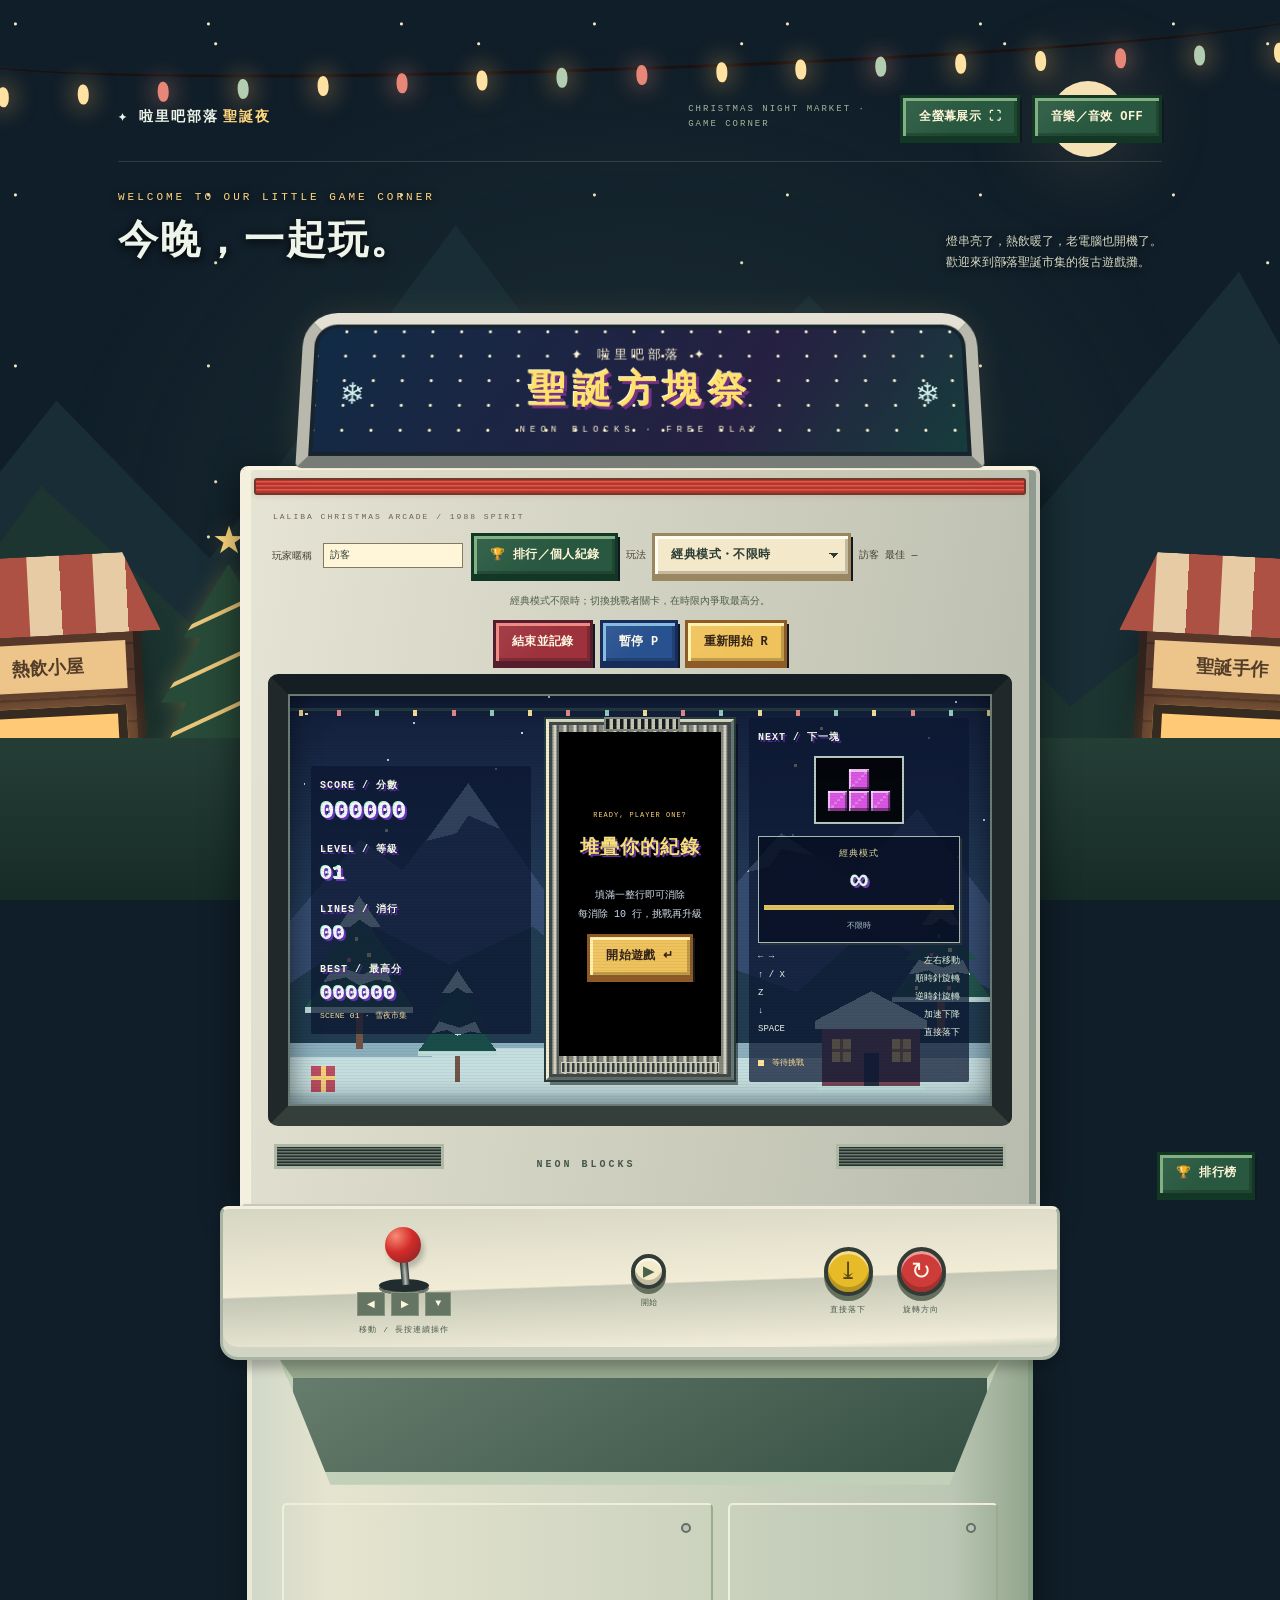
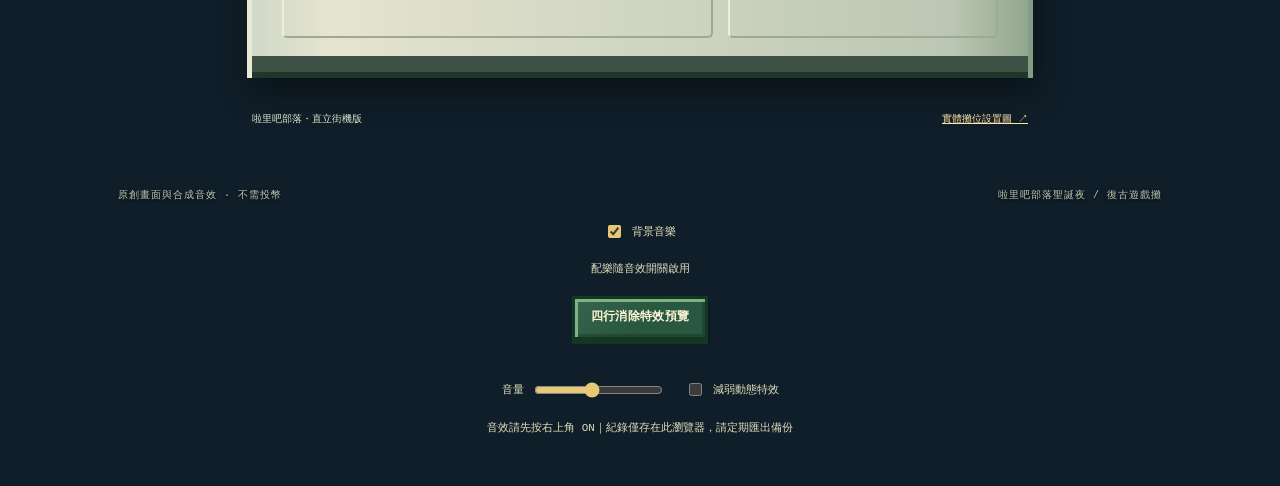
==== commit 92771b39: "Add four original Christmas pixel scenes with automatic level-based backgrounds" ====
--- a/downloads/NEON-BLOCKS.html
+++ b/downloads/NEON-BLOCKS.html
@@ -2,7 +2,7 @@
 :root{color-scheme:dark;--mint:#baff65;--muted:#84908b}*{box-sizing:border-box}body{margin:0;background:#101814;color:#edf4e9;font:14px monospace;background-image:linear-gradient(#ffffff03 1px,transparent 1px);background-size:100% 4px}main{max-width:1080px;margin:auto;padding:32px 28px}header{display:flex;justify-content:space-between;align-items:center;border-bottom:1px solid #394539;padding-bottom:22px}.logo{font-weight:bold;letter-spacing:2px}.logo b{color:var(--mint)}.edition{font-size:11px;color:var(--muted);letter-spacing:2px}.intro{margin:30px 0 26px;display:flex;align-items:end;justify-content:space-between}h1{font-size:clamp(32px,5vw,54px);letter-spacing:-2px;margin:8px 0}.eyebrow{font-size:11px;letter-spacing:3px;color:var(--mint)}.intro p{color:var(--muted);line-height:1.8;margin:0}.arcade{display:grid;grid-template-columns:1fr 302px 1fr;gap:28px;align-items:start;max-width:850px;margin:auto}.panel{border:1px solid #3b493c;background:#17211a;padding:20px;box-shadow:4px 4px 0 #080e0a}.label{color:var(--muted);letter-spacing:2px;font-size:11px}.number{font-size:32px;color:var(--mint);margin:10px 0 22px;font-variant-numeric:tabular-nums}.small-number{font-size:22px;color:#edf4e9}.board-wrap{position:relative;border:1px solid #66775c;padding:10px;background:#070e0a;box-shadow:0 0 40px #9eff6d0a,5px 5px 0 #050905}canvas{display:block;image-rendering:pixelated}#board{width:280px;height:560px;max-width:100%}#next{margin:16px auto;width:112px;height:84px}.overlay{position:absolute;inset:10px;display:flex;flex-direction:column;align-items:center;justify-content:center;background:#061009e8;text-align:center;padding:16px}.overlay h2{font-size:25px;letter-spacing:3px;color:var(--mint)}.overlay p{color:#aebaa9;line-height:1.9}.hidden{display:none}button{font:inherit;cursor:pointer;border:1px solid #596b51;color:#e8f1e2;background:#273323;padding:12px 16px;touch-action:manipulation}button:hover{background:#394b30}button:focus-visible{outline:2px solid var(--mint);outline-offset:4px}.primary{background:var(--mint);color:#15200e;font-weight:bold;border-color:var(--mint)}.primary:hover{background:#d6ffa3}.actions{display:grid;gap:10px;margin-top:20px}.keys{margin-top:22px;line-height:2.4;color:#b1bdae;font-size:12px}.keys div{display:flex;justify-content:space-between;gap:10px}kbd{color:#edf4e9;font:12px monospace}.note{font-size:11px;color:var(--muted);line-height:1.8;margin-top:22px}.status{display:flex;gap:8px;align-items:center;color:var(--mint);font-size:11px;margin-top:20px}.dot{width:6px;height:6px;background:var(--mint)}footer{display:flex;justify-content:space-between;border-top:1px solid #394539;padding-top:18px;margin-top:32px;color:var(--muted);font-size:10px;letter-spacing:1px}.touch{display:flex;justify-content:center;gap:8px;margin-top:18px}.touch button{padding:14px 17px}@media(max-width:740px){main{padding:20px 14px}.intro{display:block}.intro p{margin-top:12px}.arcade{grid-template-columns: minmax(0,302px) 140px;gap:12px;justify-content:center}.arcade .stats{grid-column:1/-1;display:flex;justify-content:space-around;padding:12px;order:-1}.number{font-size:22px;margin:7px 0 0}.panel{padding:12px}.keys{font-size:10px}.edition{display:none}footer{line-height:1.8;gap:20px}}@media(max-width:460px){.arcade{grid-template-columns: minmax(0,302px)}.right{display:grid;grid-template-columns:1fr 1fr;gap:12px}.right .keys,.right .note{display:none}.right .actions{margin:0}.right .status{grid-column:1/-1;margin-top:0}#next{margin:8px auto}.intro p{font-size:12px}}
 </style><style>:root{--mint:#ffd57e;--muted:#a8b39b}body{background:#101e29;background-image:none;min-height:100vh}.night-scene{position:fixed;inset:0;z-index:-1;overflow:hidden;background:radial-gradient(ellipse at 50% 60%,#45645440,transparent 65%),radial-gradient(circle at 8% 14%,#f4e9bf 1px,transparent 2px),radial-gradient(circle at 82% 20%,#f4e9bf 1px,transparent 2px);background-size:auto,193px 171px,263px 219px}.moon{position:absolute;right:12%;top:9%;width:76px;height:76px;border-radius:50%;background:#f6e2b5;box-shadow:0 0 90px #f2c88c40}.mountain{position:absolute;left:-10%;width:120%;height:65%;bottom:10%;background:#182d35;clip-path:polygon(0 70%,12% 30%,22% 57%,38% 0,50% 42%,61% 12%,75% 52%,89% 8%,100% 60%,100% 100%,0 100%)}.mountain.front{bottom:0;height:50%;background:#1c3531;transform:scaleX(-1)}.ground{position:absolute;bottom:0;width:100%;height:18%;background:linear-gradient(#243e36,#172b27)}.lights{position:absolute;top:0;left:-3%;width:106%;height:70px;display:flex;justify-content:space-around;border-bottom:3px solid #1b1010;border-radius:0 0 50% 50%;transform:rotate(-2deg)}.lights i{width:11px;height:20px;border-radius:45%;background:#ffe1a1;box-shadow:0 0 22px 7px #ffb95745;align-self:end;transform:translateY(18px)}.lights i:nth-child(3n){background:#e88778;box-shadow:0 0 24px #ec9279}.lights i:nth-child(4n){background:#b3cdb0}.village{position:absolute;bottom:10%;width:190px;height:190px;background:repeating-linear-gradient(0deg,#56382b 0 23px,#422b22 24px 26px);border:8px solid #30231e;box-shadow:0 15px 35px #0005}.village:before{content:'';position:absolute;left:-28px;top:-72px;width:230px;height:80px;background:repeating-linear-gradient(90deg,#ac5144 0 33px,#e7cba4 34px 66px);clip-path:polygon(15% 0,85% 0,100% 100%,0 100%)}.village.left{left:-45px;transform:rotate(-3deg)}.village.right{right:-45px;transform:rotate(3deg)}.village b{display:block;background:#edc58b;color:#533d28;text-align:center;padding:12px;font-size:18px;margin:16px 8px}.village i{display:block;height:65px;margin:10px;background:#ffc976;box-shadow:0 0 32px #e9ae5866;border:9px solid #372a20}.tree{position:absolute;left:12%;bottom:14%;color:#ffda7f;font-size:38px;text-align:center;filter:drop-shadow(0 0 10px #dbaa4340)}.tree i{display:block;width:150px;height:210px;background:repeating-linear-gradient(155deg,transparent 0 25px,#e8c579 26px 29px,transparent 30px 45px),#284a38;clip-path:polygon(50% 0,80% 35%,68% 35%,95% 66%,78% 66%,100% 100%,0 100%,22% 66%,5% 66%,32% 35%,20% 35%)}main{max-width:1080px;padding-top:95px}header{border-color:#9baf9b38;gap:12px}.logo{flex:1}.logo b{margin-left:4px}.edition{font-size:9px;max-width:200px;line-height:1.7}header button{font-size:11px;background:#142c29c9;border-color:#6c8060}.intro{margin:26px 0;text-shadow:0 2px 10px #000}h1{font-family:serif;letter-spacing:2px;font-size:40px}.intro p{font-size:12px;color:#d5d9c4}.stall-sign{background:#784435;border:3px solid #ce9c68;outline:5px solid #3a2722;color:#ffe6a1;width:max-content;max-width:90%;margin:35px auto 27px;padding:12px 32px;font-size:21px;letter-spacing:5px;text-align:center;box-shadow:0 8px 24px #0008;transform:rotate(-1deg)}.stall-sign small{display:block;font-size:9px;letter-spacing:3px;margin-top:8px;color:#e8c7a3}.computer{max-width:920px;margin:auto;border:3px solid #d5c7a8;border-radius:26px 26px 18px 18px;padding:20px 25px 0;background:linear-gradient(120deg,#d9cdb0,#bcae90 60%,#b0a286);box-shadow:inset 4px 4px 0 #f5e8cb,inset -6px -6px 0 #8d8066,0 15px 0 #726750,0 22px 40px #0009}.computer-badge{font-size:9px;letter-spacing:3px;color:#6a6250;padding:0 10px 16px}.arcade{background:#0e1b13;border:12px solid #625e4e;border-radius:30px;padding:22px 14px;box-shadow:inset 0 0 25px #000,0 2px 0 #f6edcb;gap:15px;grid-template-columns:minmax(130px,1fr) 302px minmax(150px,1fr)}.panel{background:#152418;border-color:#3c5136;padding:15px;box-shadow:none}.board-wrap{border-radius:6px;overflow:hidden;box-shadow:0 0 25px #baff6510}.primary{background:#f1c56e;border-color:#f1c56e}.monitor-base{padding:22px 10px;display:flex;justify-content:space-between;align-items:center;color:#655e4d;font-size:10px;letter-spacing:2px}.monitor-base span{color:#3e673f}.monitor-base b{font-size:14px}.vent{font-size:20px}.keyboard{position:relative;max-width:720px;margin:35px auto 0;background:#c4b79b;border:7px solid #a4977b;border-bottom:14px solid #81765f;border-radius:8px;transform:perspective(700px) rotateX(23deg);padding:10px 24px;color:#4d4c40;line-height:2.2;letter-spacing:4px;text-align:center;font-size:14px;box-shadow:inset 0 0 0 2px #e3d7bb,0 15px 25px #0007}.keyboard div{background:repeating-linear-gradient(90deg,#d9cfb7 0 31px,#94876c 32px 34px);border-bottom:3px solid #93866d;margin:3px}.table-edge{margin:0 -10px;padding:30px;background:repeating-linear-gradient(3deg,#624632 0 14px,#654a35 15px 29px,#59412e 30px 32px);border-top:6px solid #8d6745;border-bottom:12px solid #32271f;display:flex;justify-content:space-between;gap:16px;color:#ecd7ac;font-size:12px;box-shadow:0 20px 30px #0005}.table-edge a{color:#ffe5a4}footer{border:0;color:#c0cbb7;text-shadow:0 1px 3px #000}.computer button{border-radius:3px}.touch{margin-bottom:0}.number{color:#d3f4a6}.showcase header,.showcase .intro,.showcase footer,.showcase .table-edge{display:none}.showcase main{padding-top:30px}.showcase .stall-sign{margin-top:0}@media(min-width:1450px){.village.left{left:4%}.village.right{right:4%}}@media(max-width:850px){.arcade{grid-template-columns:minmax(0,302px) 150px;justify-content:center}.arcade .stats{grid-column:1/-1;display:flex;justify-content:space-around;order:-1}.number{font-size:20px;margin:8px 0 0}.computer{max-width:620px}.intro p{max-width:280px}.tree{left:-60px}.keyboard{max-width:530px;font-size:10px}.edition{display:none}}@media(max-width:570px){main{padding:80px 10px 10px}header{flex-wrap:wrap}.logo{flex-basis:100%}.intro{display:block}.intro p{max-width:100%}h1{font-size:32px}.computer{padding:14px 8px 0;border-radius:18px}.arcade{grid-template-columns:minmax(0,302px);padding:12px 4px;border:7px solid #625e4e;gap:12px}.arcade .right{display:grid;grid-template-columns:1fr 1fr;gap:12px}.right .keys,.right .note{display:none}.right .actions{margin:0}.right .status{grid-column:1/-1}.arcade .stats{padding:9px 3px;gap:8px}.label{font-size:8px;letter-spacing:0}.number{font-size:18px}.keyboard{font-size:8px;letter-spacing:0;padding:8px;margin-top:25px}.monitor-base{letter-spacing:0;padding:20px 5px}.monitor-base b{font-size:11px}.vent{font-size:14px}.stall-sign{font-size:18px;padding:12px 20px}.village{opacity:.6}.table-edge{padding:20px 14px;flex-direction:column}.moon{width:50px;height:50px}#next{margin:6px auto}}
 .showcase .keyboard{display:none}.showcase main{padding-top:12px}.showcase .stall-sign{margin:0 auto 16px;padding:8px 24px}.showcase .computer{zoom:.8}@media(max-height:800px){.showcase .computer{zoom:.7}}@media(max-height:650px){.showcase .computer{zoom:.55}}
-</style><div class="night-scene" aria-hidden="true"><div class="moon"></div><div class="mountain back"></div><div class="mountain front"></div><div class="village left"><b>熱飲小屋</b><i></i></div><div class="village right"><b>聖誕手作</b><i></i></div><div class="tree">★<i></i></div><div class="lights"><i></i><i></i><i></i><i></i><i></i><i></i><i></i><i></i><i></i><i></i><i></i><i></i><i></i><i></i><i></i><i></i><i></i></div><div class="ground"></div></div><main><header><div class="logo">✦ 啦里吧部落<b>聖誕夜</b></div><div class="edition">CHRISTMAS NIGHT MARKET · GAME CORNER</div><button id="fullscreen" class="pixel-button" data-pixel-tone="green">全螢幕展示 ⛶</button><button id="sound" aria-pressed="false" class="pixel-button" data-pixel-tone="green">音效 OFF</button></header><section class="intro"><div><span class="eyebrow">WELCOME TO OUR LITTLE GAME CORNER</span><h1>今晚，一起玩。</h1></div><p>燈串亮了，熱飲暖了，老電腦也開機了。<br>歡迎來到部落聖誕市集的復古遊戲攤。</p></section><div class="cabinet-marquee"><span>✦ 啦里吧部落 ✦</span><strong>聖誕方塊祭</strong><small>NEON BLOCKS · FREE PLAY</small></div><div class="computer"><div class="cabinet-red-light"></div><div class="computer-badge">LALIBA CHRISTMAS ARCADE / 1988 SPIRIT</div><div class="playerbar"><label for="playerName">玩家暱稱 <input id="playerName" maxlength="16" placeholder="輸入暱稱，不需真名" autocomplete="off"></label><button id="recordsOpen" class="pixel-button" data-pixel-tone="green">🏆 排行／個人紀錄</button><label for="gameMode">玩法 <select id="gameMode" class="pixel-button" data-pixel-tone="cream"><option value="classic">經典模式・不限時</option><option value="60">挑戰者 I・1 分鐘速攻</option><option value="180">挑戰者 II・3 分鐘標準</option><option value="300">挑戰者 III・5 分鐘耐力</option></select></label><span id="personalBest">個人最佳 —</span><span id="saveNotice" role="status"></span></div><p id="challengeHelp" class="challenge-help">經典模式不限時；切換挑戰者關卡，在時限內爭取最高分。</p><div class="cabinet-tools"><div class="actions"><button id="finish" class="pixel-button" data-pixel-tone="red">結束並記錄</button><button id="pause" class="pixel-button" data-pixel-tone="blue">暫停 P</button><button id="restart" class="pixel-button" data-pixel-tone="gold">重新開始 R</button></div></div><section class="arcade"><aside class="panel stats"><div><div class="label">SCORE / 分數</div><div class="number" id="score">000000</div></div><div><div class="label">LEVEL / 等級</div><div class="number small-number" id="level">01</div></div><div><div class="label">LINES / 消行</div><div class="number small-number" id="lines">00</div></div><div><div class="label">BEST / 最高分</div><div class="number small-number" id="best">000000</div></div></aside><div><div class="board-wrap"><canvas id="board" width="280" height="560" aria-label="10 欄 20 列方塊遊戲區"></canvas><div id="overlay" class="overlay"><span class="eyebrow">READY, PLAYER ONE?</span><h2 id="message">堆疊你的紀錄</h2><p id="hint">填滿一整行即可消除<br>每消除 10 行，挑戰再升級</p><button id="start" class="pixel-button primary" data-pixel-tone="gold">開始遊戲 ↵</button></div></div></div><aside class="panel right"><div><div class="label">NEXT / 下一塊</div><canvas id="next" width="112" height="84" aria-label="下一塊預覽"></canvas></div><section id="challengeTimer" class="challenge-timer" aria-label="挑戰時間"><span id="timerMode">經典模式</span><strong id="timeLeft">∞</strong><progress id="timeProgress" value="1" max="1" aria-label="剩餘時間"></progress><small id="timerHint">不限時</small></section><div class="keys"><div><kbd>← →</kbd><span>左右移動</span></div><div><kbd>↑ / X</kbd><span>順時針旋轉</span></div><div><kbd>Z</kbd><span>逆時針旋轉</span></div><div><kbd>↓</kbd><span>加速下降</span></div><div><kbd>SPACE</kbd><span>直接落下</span></div></div><div class="note">消行得分 × 當前等級<br>1 / 2 / 3 / 4 行<br>100 / 300 / 500 / 800 分</div><div class="status"><span class="dot"></span><span id="status">等待挑戰</span></div></aside></section><div class="monitor-base"><span>● POWER</span><b>NEON BLOCKS</b><button id="recordsOpen2" class="pixel-button" data-pixel-tone="green">🏆 排行榜</button><div class="vent">▥ ▥ ▥</div></div></div><div class="control-deck" role="group" aria-label="虛擬遊戲控制器"><div class="joystick-cluster"><div class="joystick-art" aria-hidden="true"><i></i></div><div class="direction-pad" role="group" aria-label="方向鍵"><button data-key="ArrowLeft" aria-label="左移">◀</button><button data-key="ArrowRight" aria-label="右移">▶</button><button data-key="ArrowDown" aria-label="下降">▼</button></div><span>移動 / 長按連續操作</span></div><div class="control-start"><button id="cabinetStart" class="round-button white" aria-label="開始或繼續">▶</button><span>開始</span></div><div class="arcade-buttons" role="group" aria-label="動作按鍵"><div><button data-key="Space" class="round-button gold" aria-label="直接落下">⤓</button><span>直接落下</span></div><div><button data-key="ArrowUp" class="round-button red" aria-label="旋轉方向">↻</button><span>旋轉方向</span></div></div></div><div class="cabinet-lower" aria-hidden="true"><div class="leg-recess"></div><div class="service-doors"><div><i></i></div><div><i></i></div></div><div class="cabinet-plinth"></div></div><div class="table-edge"><span>啦里吧部落・直立街機版</span><a href="../setup.html" target="_blank" rel="noopener">實體攤位設置圖 ↗</a></div><footer><span>原創畫面與合成音效 · 不需投幣</span><span>啦里吧部落聖誕夜 / 復古遊戲攤</span></footer><section class="sound-settings"><label><input id="musicEnabled" type="checkbox" checked> 背景音樂</label><span id="musicStatus" role="status"></span><button id="previewFX" class="pixel-button" data-pixel-tone="green">四行消除特效預覽</button><span id="previewNotice" role="status"></span><label>音量 <input id="volume" type="range" min="0" max="100" value="45"></label><label><input id="reducedFX" type="checkbox"> 減弱動態特效</label><span>音效請先按右上角 ON｜紀錄僅存在此瀏覽器，請定期匯出備份</span></section></main><dialog id="recordsDialog" aria-labelledby="recordsTitle"><div class="card-greeting" aria-hidden="true"><span>✦</span> MERRY CHRISTMAS <span>✦</span></div><div class="record-heading"><h2 id="recordsTitle">啦里吧・遊戲紀錄</h2><button id="recordsClose" aria-label="關閉紀錄" class="pixel-button" data-pixel-tone="red">✕</button></div><div id="rankHero" class="rank-hero"><aside id="guodaLegend" class="guoda-legend" aria-label="霸榜傳說角色郭大"><div class="legend-caption"><span>LEGEND / 霸榜傳說</span><strong>郭大</strong><span class="legend-level">Level / 等級 <b>99</b></span></div><img src="[data-uri]